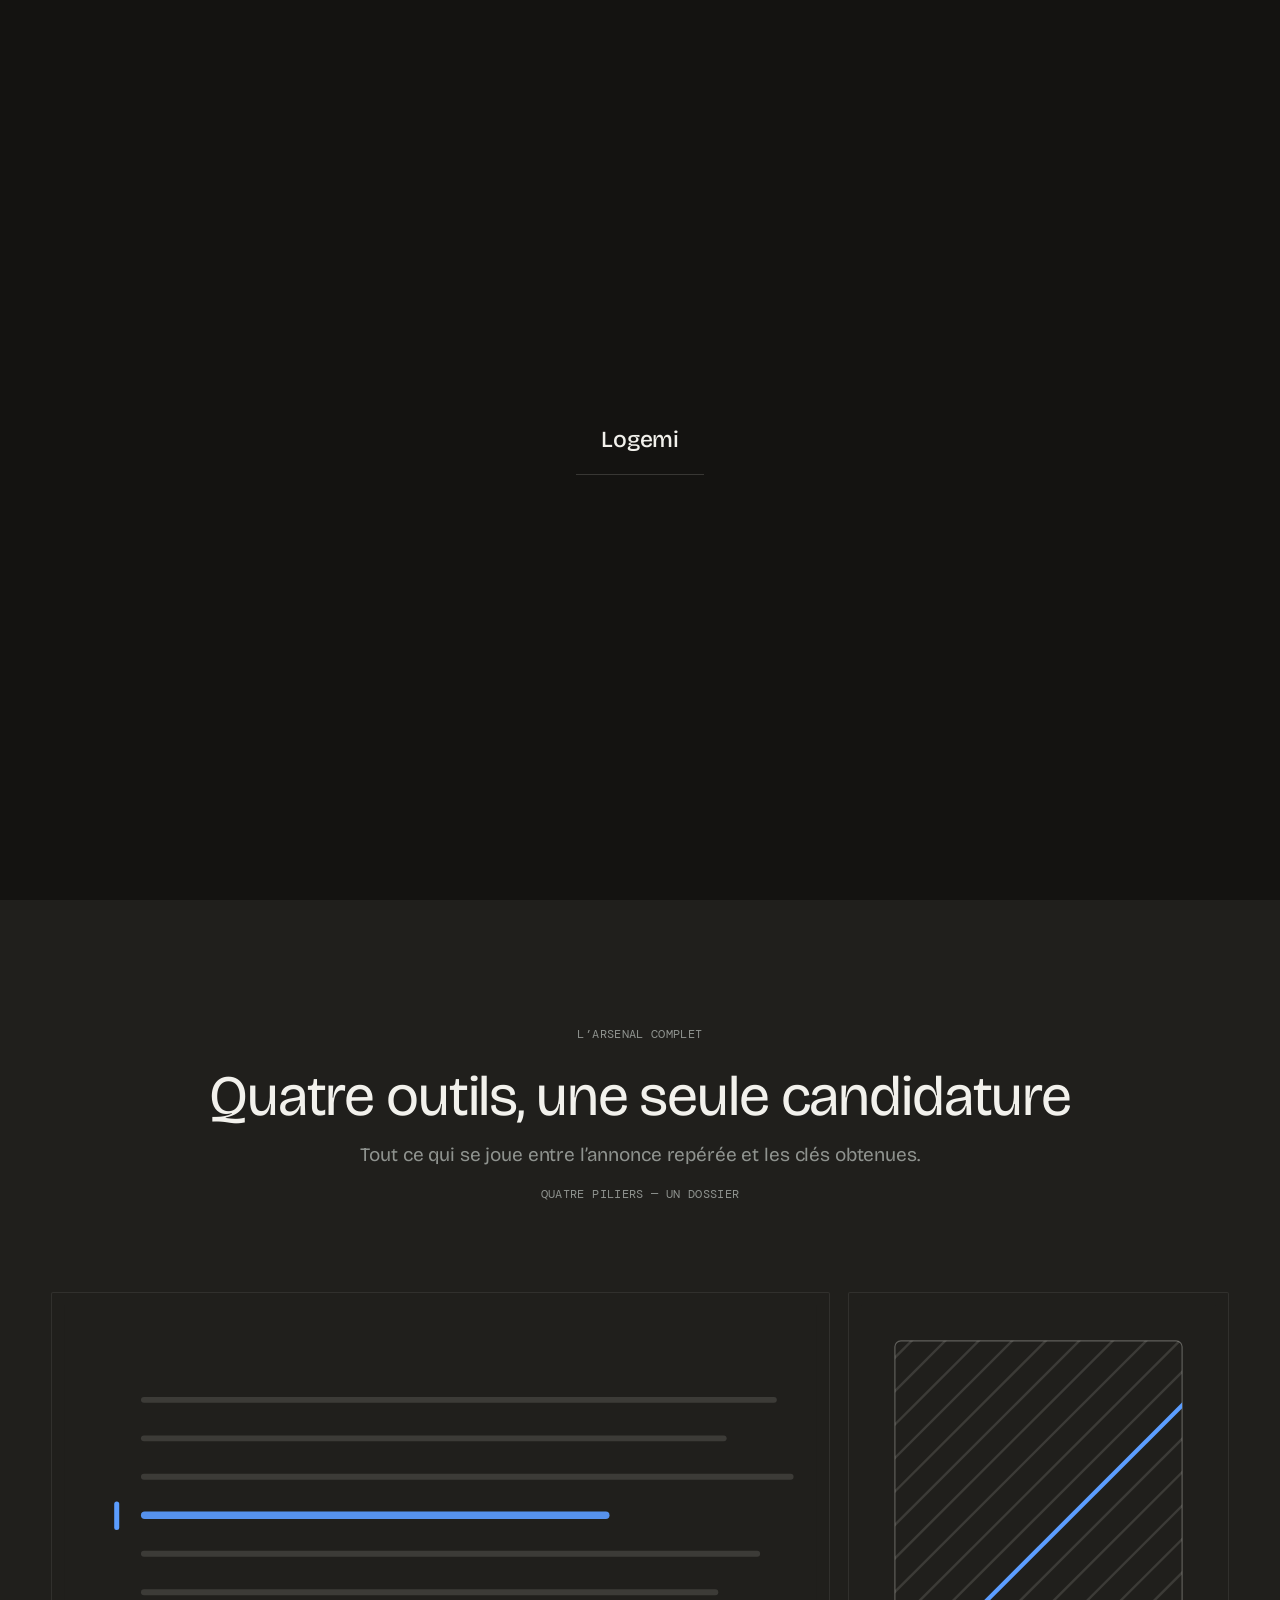
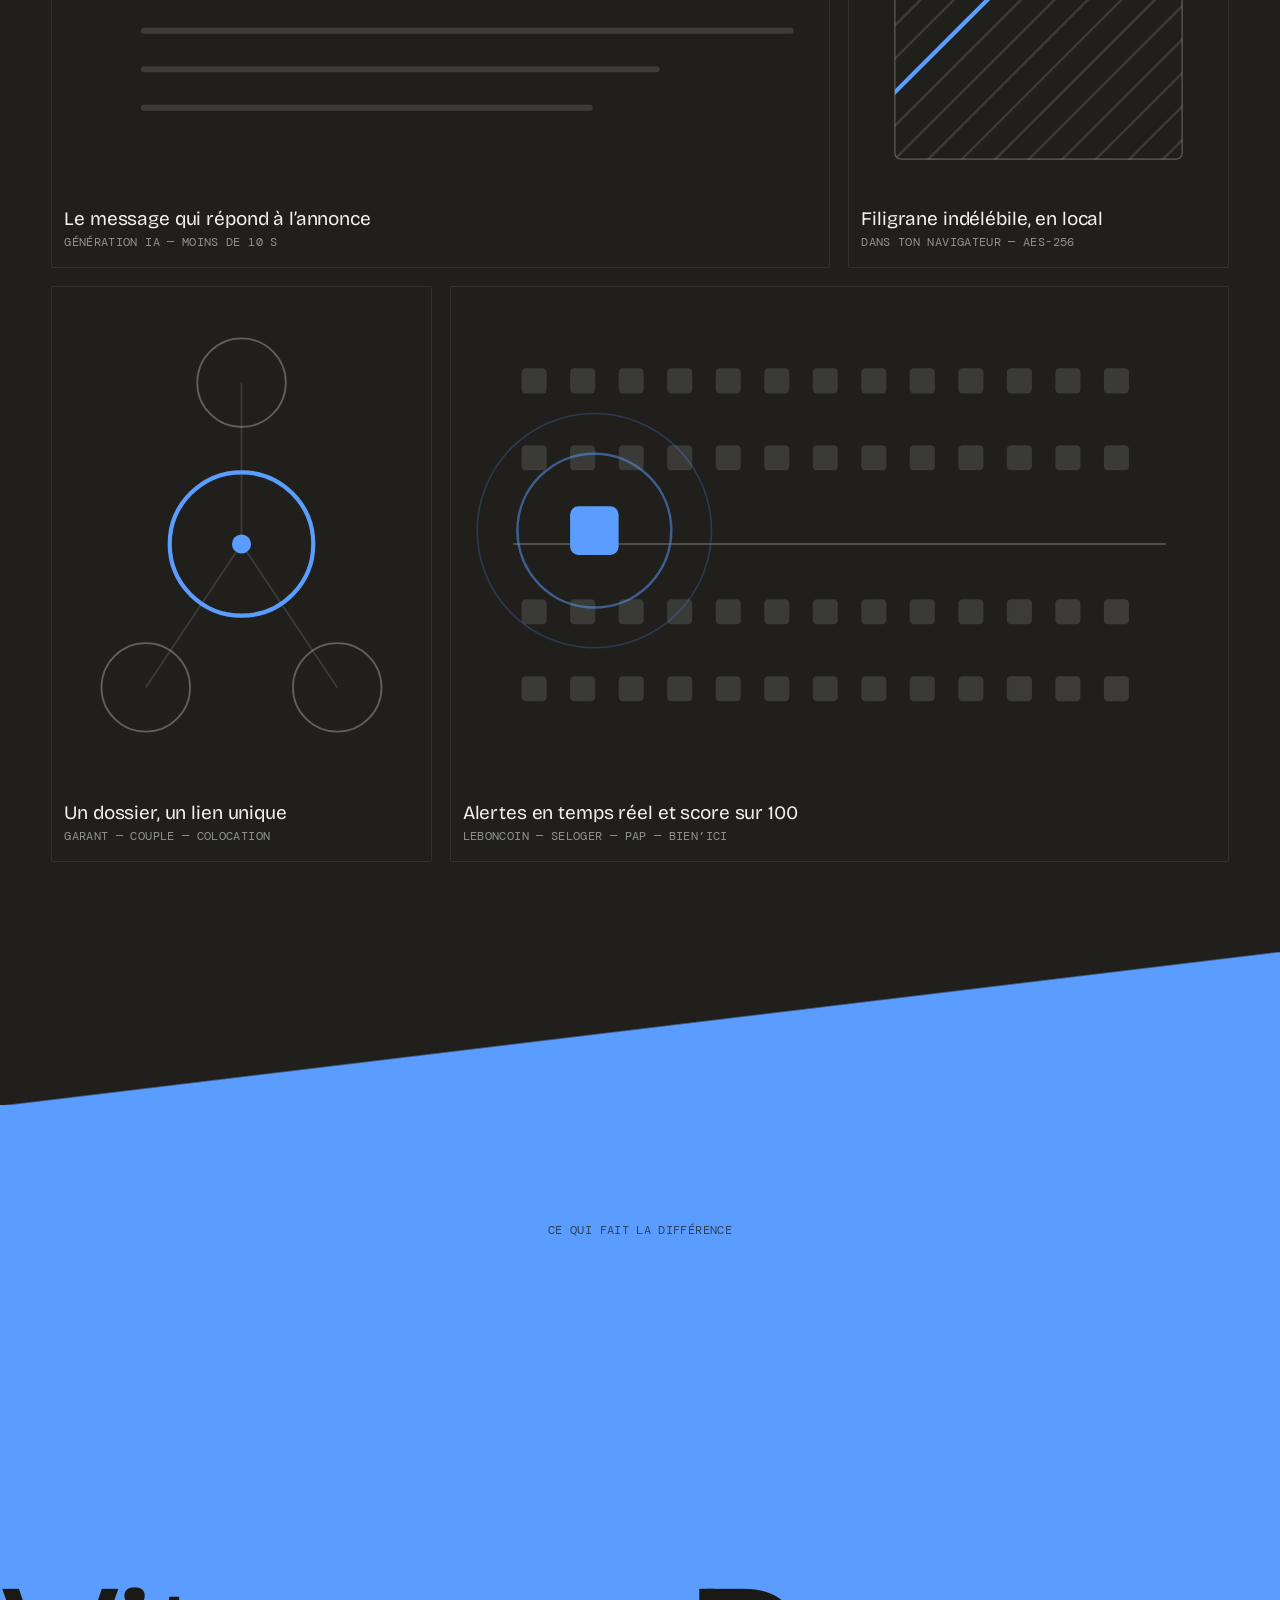
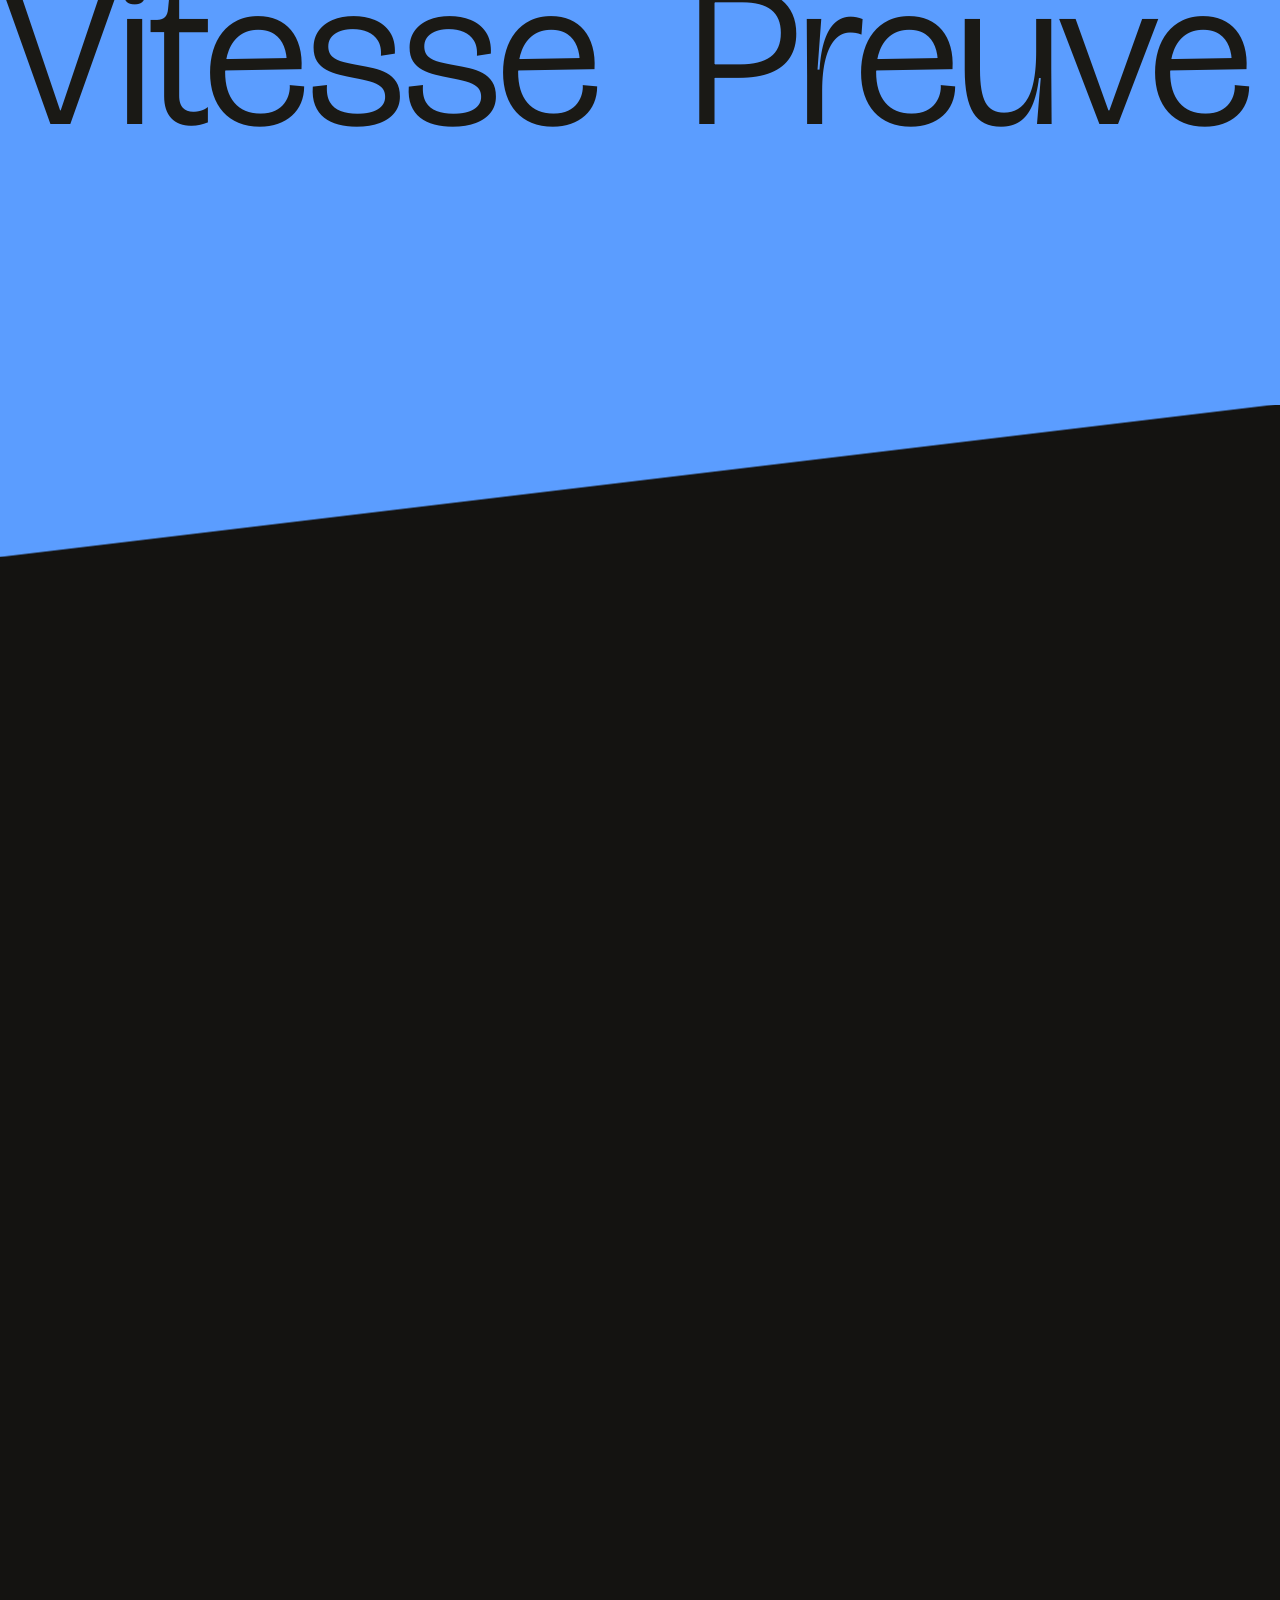
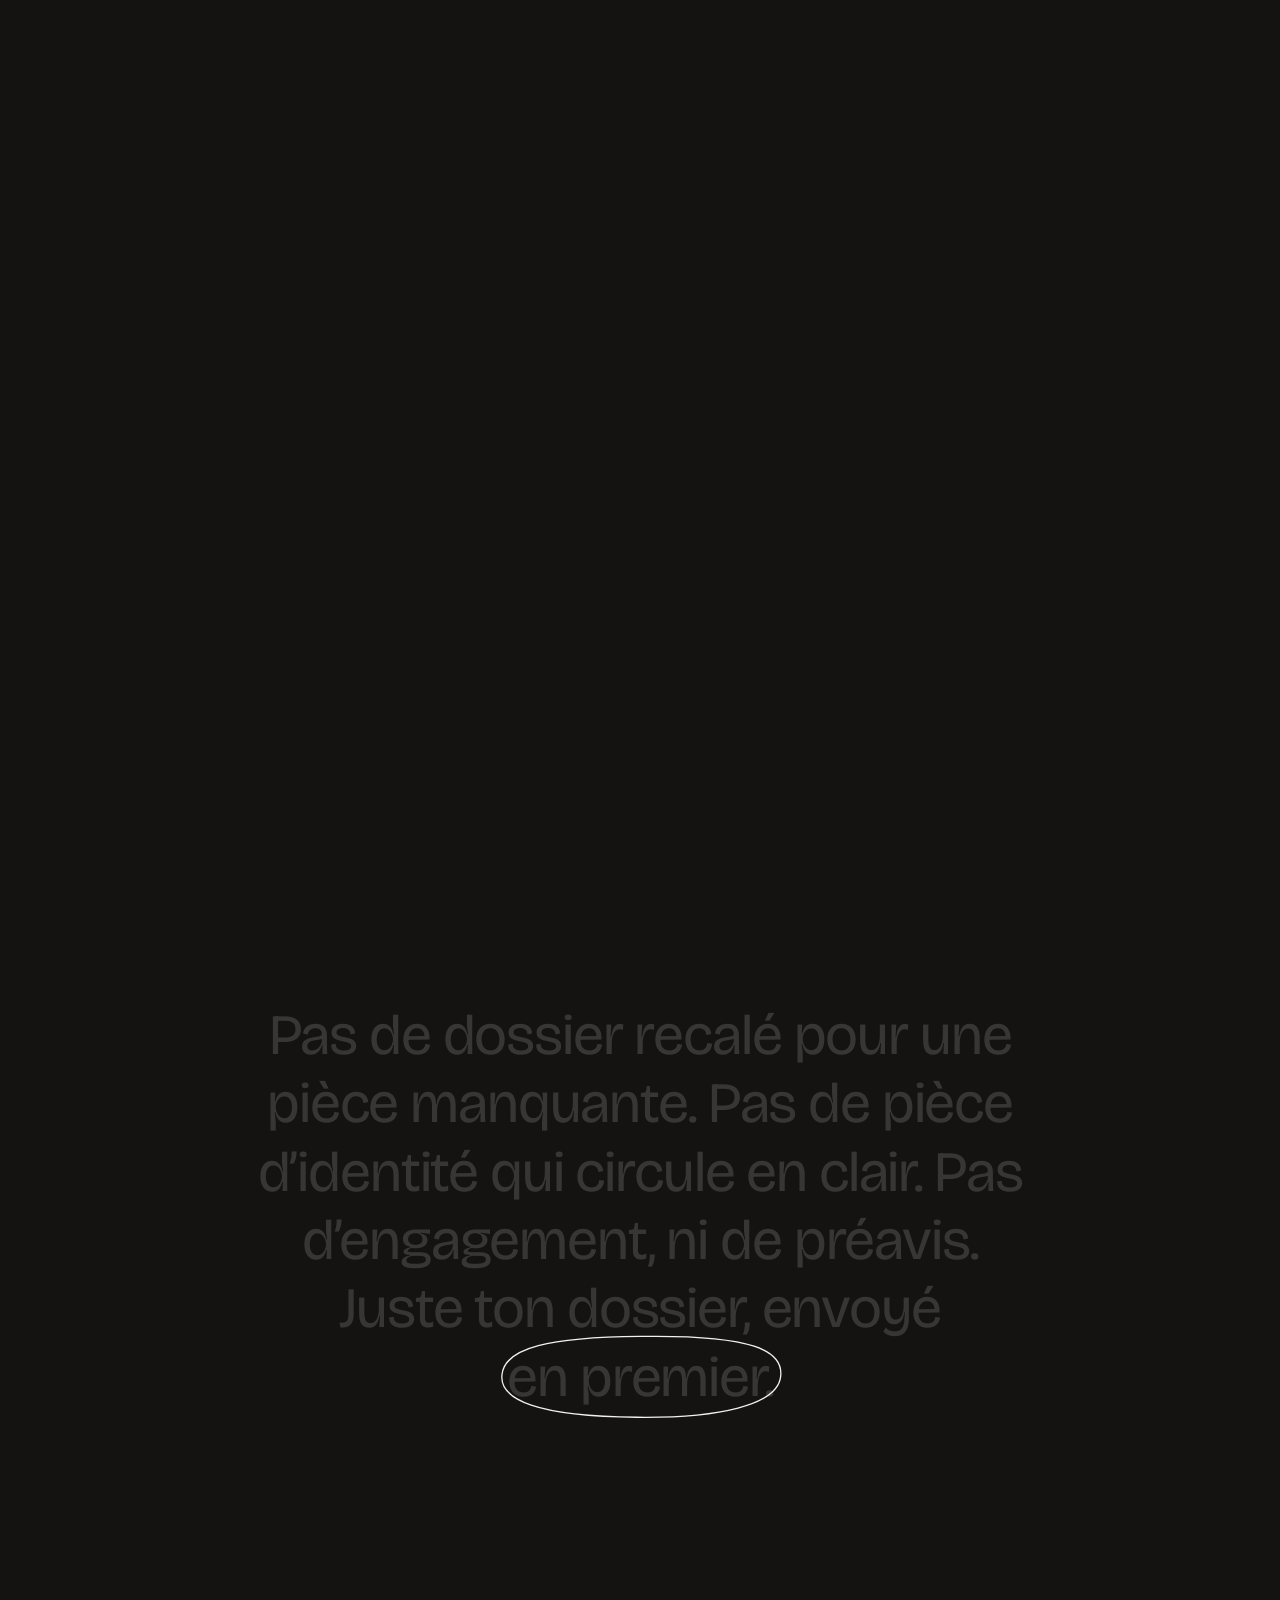
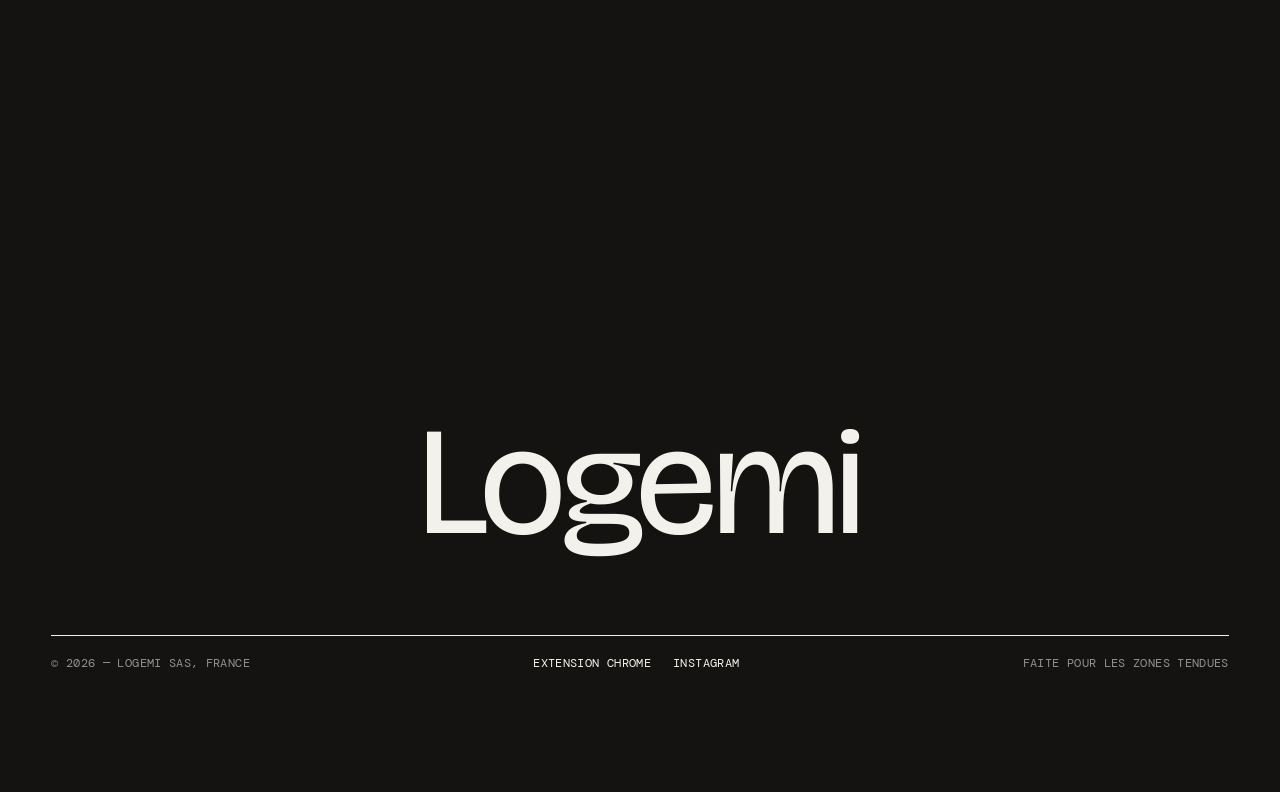
==== index.html @ d5631fca "feat: site vitrine Logemi depuis le template Site Immersif Site one-page animé généré avec le skill " ====
<!DOCTYPE html>
<html lang="fr" data-theme="dark">
<head>
  <meta charset="UTF-8">
  <meta name="viewport" content="width=device-width, initial-scale=1.0">
  <title>Template Site Immersif</title>
  <meta name="description" content="Site généré depuis le template Site Immersif.">
  <link rel="preconnect" href="https://fonts.googleapis.com">
  <link rel="preconnect" href="https://fonts.gstatic.com" crossorigin>
  <link href="https://fonts.googleapis.com/css2?family=Bricolage+Grotesque:opsz,wght@12..96,300;12..96,400;12..96,500&family=DM+Mono:wght@400;500&display=swap" rel="stylesheet">
  <link rel="stylesheet" href="styles.css">
</head>
<body>

  <!-- ══════════ PRELOADER ══════════ -->
  <div class="loader" id="loader" aria-hidden="true">
    <div class="loader-inner">
      <p class="loader-wordmark">Logemi</p>
      <span class="loader-rule"><i id="loaderBar"></i></span>
    </div>
  </div>

  <!-- ══════════ CONTENU ══════════ -->
  <main class="smooth" id="smooth">

    <!-- ─── SCÈNE 1 · PASTEBOARD → ZOOM TEXTE → SÉRIE EN LUMIÈRE ─── -->
    <section class="scene s-hero" id="hero" data-pin="5">
      <div class="pin">

        <div class="floaters" aria-hidden="true">
          <figure class="fl" style="--x:-4%;  --y:13%; --w:196px" data-d="0.55"><img src="images/f-01.jpg" alt=""></figure>
          <figure class="fl" style="--x:21%;   --y:3%; --w:142px" data-d="0.90"><img src="images/f-02.jpg" alt=""></figure>
          <figure class="fl" style="--x:40%;  --y:-8%; --w:232px" data-d="0.40"><img src="images/f-03.jpg" alt=""></figure>
          <figure class="fl" style="--x:63%;  --y:7%; --w:126px" data-d="0.75"><img src="images/f-04.jpg" alt=""></figure>
          <figure class="fl" style="--x:85%;  --y:1%; --w:208px" data-d="1.00"><img src="images/f-05.jpg" alt=""></figure>
          <figure class="fl" style="--x:-2%;  --y:45%; --w:116px" data-d="0.50"><img src="images/f-06.jpg" alt=""></figure>
          <figure class="fl" style="--x:94%;  --y:37%; --w:172px" data-d="0.70"><img src="images/f-07.jpg" alt=""></figure>
          <figure class="fl" style="--x:13%;  --y:71%; --w:248px" data-d="0.35"><img src="images/f-08.jpg" alt=""></figure>
          <figure class="fl" style="--x:44%;  --y:81%; --w:134px" data-d="0.85"><img src="images/f-09.jpg" alt=""></figure>
          <figure class="fl" style="--x:73%;  --y:64%; --w:188px" data-d="0.60"><img src="images/f-10.jpg" alt=""></figure>
        </div>

        <div class="hero-copy">
          <p class="hero-kicker mono" id="heroKicker">LOGEMI — CANDIDATURE LOCATIVE, FRANCE</p>
          <h1 class="hero-title">
            <span class="hero-line1" id="heroLine1">Des photographies honnêtes,</span>
            <span class="hero-line2" id="heroLine2">
              <span class="hl">pour des gens</span>
              <span class="grow" id="grow1"><img src="images/hero.jpg" alt="Clés posées sur le plan d’un appartement, lumière du matin"></span>
              <span class="hl">vrais.</span>
            </span>
          </h1>
        </div>

        <!-- calque plein écran : titre blanc sur l'image -->
        <div class="spot" id="spot" aria-hidden="true">
          <h2 class="spot-intro" id="spotIntro"><span>Portrait,</span> <span>mode,</span> <span>documentaire</span> <span>—</span> <span>à</span> <span>Paris.</span></h2>
        </div>

      </div>
    </section>

    <!-- ─── SCÈNE 2 · MANIFESTE (remplissage caractère par caractère) ─── -->
    <section class="scene s-fill" id="manifeste" data-pin="3.5">
      <div class="pin">
        <p class="fill-text" id="fillText">En zone tendue, un appartement se joue en heures, pas en semaines. Logemi écrit la candidature qui répond à l’annonce et <span class="boxed" id="boxedPhrase">filigrane tes pièces<svg class="box-svg" viewBox="0 0 100 100" preserveAspectRatio="none"><path id="boxPath" d="M50,6 C88,4 98,22 97,50 C96,82 76,96 49,95 C16,94 3,76 4,48 C5,18 20,7 50,6 Z"/></svg></span> avant qu’elles ne partent chez un inconnu.</p>
      </div>
    </section>

    <!-- ─── SCÈNE 3 · SÉLECTION (panneau blanc, masonry parallaxe) ─── -->
    <section class="collection" id="travaux">
      <header class="coll-head">
        <p class="mono ash">TRAVAUX CHOISIS</p>
        <h2 class="coll-title" id="collTitle">Commandes &amp; éditos</h2>
        <p class="coll-sub">Mode, presse et campagnes, photographiées comme des séries personnelles.</p>
        <p class="mono ash">HUIT PROJETS — 2019 → 2026</p>
      </header>

      <div id="collGrid"></div>
    </section>

    <!-- ─── 5 · DEVISE — train de mots-clés géants sur bande lime ─── -->
    <div class="band" id="temps">
      <div class="diag to-lime" aria-hidden="true"></div>
      <section class="scene s-motto" data-pin="4">
        <div class="pin motto-pin">
          <p class="motto-kicker mono" id="mottoKicker">CE QUI GUIDE CHAQUE IMAGE</p>
          <div class="motto-track" id="mottoTrack"></div>
          <p class="motto-hint mono" id="mottoHint"></p>
        </div>
      </section>
      <div class="diag from-lime" aria-hidden="true"></div>
    </div>

    <!-- ─── SCÈNE 5 · « UN PROJET, 3 ÉTAPES » → LE PROCESSUS IMMERSIF ─── -->
    <section class="scene s-night" id="explorer" data-pin="9">
      <div class="pin">

        <div class="night-line" id="nightLine">
          <span class="hl nw" id="nw1">Un</span>
          <span class="hl nw" id="nw2">projet,</span>
          <span class="grow" id="grow2"><img src="images/process.jpg" alt="Séjour lumineux d’un appartement, fenêtre ouverte"></span>
          <span class="hl nw" id="nw3">3 étapes.</span>
        </div>

        <!-- compteur monumental : le numéro d'étape défile comme un odomètre -->
        <div class="bignum" id="bigNum" aria-hidden="true"><span class="bignum-fixed">0</span><span class="bignum-roll"><span id="bigRoll"></span></span></div>

        <!-- contenu de l'étape, à gauche -->
        <div class="psteps" id="psteps"></div>

        <p class="steps-cta" id="stepsCta">
          <a href="#contact" data-nav id="stepsCtaLink">Réserver une séance →<svg class="cta-oval" viewBox="0 0 100 100" preserveAspectRatio="none" aria-hidden="true"><path id="ctaOval" d="M50,6 C88,4 98,22 97,50 C96,82 76,96 49,95 C16,94 3,76 4,48 C5,18 20,7 50,6 Z"/></svg></a>
        </p>

        <!-- rideau de lames : essuie le plein écran SANS jamais dézoomer -->
        <div class="wipe" id="nightWipe" aria-hidden="true"><span></span><span></span><span></span><span></span><span></span><span></span><span></span></div>

      </div>
    </section>

    <!-- ─── 8 · PREUVE SOCIALE — citation en rideau, guillemets géants ─── -->
    <section class="scene s-quote" id="temoignage" data-pin="3">
      <div class="pin">
        <div class="q-stack">
          <span class="q-glyph" aria-hidden="true">“</span>
          <blockquote class="q-block">
            <p class="q-text" id="quoteText"></p>
          </blockquote>
          <div class="q-sign">
            <span class="q-rule" aria-hidden="true"></span>
            <div class="q-sign-row" id="quoteAuthorWrap">
              <p class="q-name" id="quoteAuthor"></p>
              <p class="q-ctx mono ash" id="figKicker"></p>
              <p class="q-fig" id="bigFigure"><span class="fig-pre" id="figPre"></span><span class="fig-val" id="figVal">0</span><span class="fig-unit" id="figUnit"></span></p>
            </div>
          </div>
        </div>
      </div>
    </section>

    <!-- ─── SCÈNE 9 · OBJECTIONS — PHRASES + TRAÎNÉE D'IMAGES SOUS LA SOURIS ─── -->
    <section class="scene s-final" id="final" data-pin="2.6">
      <div class="pin">
        <p class="final-text">
          <span class="fs" id="fs1">Pas de décor.</span>
          <span class="fs" id="fs2">Pas de poses.</span>
          <span class="fs" id="fs3">Pas de filtres.</span><br>
          <span class="fs" id="fs4">Juste vous, <span class="pill" id="pillPhrase">en vrai.<svg class="pill-svg" viewBox="0 0 100 100" preserveAspectRatio="none"><path id="pillPath" d="M50,6 C88,4 98,22 97,50 C96,82 76,96 49,95 C16,94 3,76 4,48 C5,18 20,7 50,6 Z"/></svg></span></span>
        </p>

        <!-- réserve d'images pour la traînée sous la souris -->
        <div class="trail" id="trail" aria-hidden="true">
          <img src="images/t-01.jpg"   style="--tw:150px" alt="">
          <img src="images/t-02.jpg"   style="--tw:190px" alt="">
          <img src="images/t-03.jpg"  style="--tw:120px" alt="">
          <img src="images/t-04.jpg"  style="--tw:200px" alt="">
          <img src="images/t-05.jpg" style="--tw:96px"  alt="">
          <img src="images/t-06.jpg"  style="--tw:170px" alt="">
          <img src="images/t-07.jpg"  style="--tw:34px"  alt="">
          <img src="images/t-08.jpg"  style="--tw:140px" alt="">
          <img src="images/t-09.jpg"  style="--tw:200px" alt="">
          <img src="images/t-10.jpg" style="--tw:110px" alt="">
          <img src="images/t-11.jpg"  style="--tw:28px"  alt="">
          <img src="images/t-12.jpg"  style="--tw:160px" alt="">
          <img src="images/t-13.jpg"  style="--tw:130px" alt="">
          <img src="images/t-14.jpg"  style="--tw:180px" alt="">
          <img src="images/t-15.jpg"  style="--tw:40px"  alt="">
          <img src="images/t-16.jpg"  style="--tw:150px" alt="">
          <img src="images/t-17.jpg"  style="--tw:120px" alt="">
          <img src="images/t-18.jpg"  style="--tw:200px" alt="">
          <img src="images/t-19.jpg" style="--tw:100px" alt="">
          <img src="images/t-20.jpg"  style="--tw:170px" alt="">
        </div>
      </div>
    </section>

    <!-- ─── FOOTER ─── -->
    <footer class="footer" id="contact">
      <p class="footer-kicker mono ash reveal">UN PROJET, UNE IMAGE EN TÊTE ?</p>
      <a class="footer-mail reveal" href="mailto:bonjour@eliseaubert.fr"><span class="footer-mail-text">bonjour@eliseaubert.fr</span></a>
      <p class="footer-reassurance mono ash reveal">RÉPONSE SOUS 24 H — DEVIS GRATUIT, SANS ENGAGEMENT</p>
      <h2 class="footer-name" id="footerName" aria-label="Logemi">Logemi</h2>
      <div class="footer-bottom">
        <p class="mono ash">© 2026 — PARIS, FRANCE</p>
        <p class="mono"><a href="https://www.instagram.com/elise.aubert" target="_blank" rel="noopener">INSTAGRAM ↗</a>&nbsp;&nbsp;&nbsp;<a href="https://www.behance.net/eliseaubert" target="_blank" rel="noopener">BEHANCE ↗</a></p>
        <p class="mono ash">FAITE AVEC DE LA LUMIÈRE</p>
      </div>
    </footer>

  </main>

  <!-- ══════════ CHROME FIXE — barre flottante en haut ══════════ -->

  <header class="dock" id="dock">
    <a class="dock-wordmark" href="#hero" data-nav>Logemi</a>
    <nav class="dock-nav" aria-label="Navigation principale">
      <a class="dock-link mono" href="#travaux" data-nav>TRAVAUX</a>
      <a class="dock-link mono" href="#explorer" data-nav data-landing="0.8">SÉRIES</a>
    </nav>
    <a class="dock-cta mono" href="#contact" data-nav>RÉSERVER</a>
  </header>

  <script src="content.js"></script>
  <script src="app.js"></script>
</body>
</html>
---- styles.css ----
/* ═══════════════════════════════════════════════════════════
   TEMPLATE « SITE IMMERSIF » — feuille de style canonique
   NE PAS MODIFIER en dehors des tokens :root (thème + accent).
   Le thème se choisit par <html data-theme="dark"> (light par
   défaut) ; l'accent par --lime / --lime-ink.
   ═══════════════════════════════════════════════════════════ */

:root {
  /* ═══ THÈME LIGHT (défaut) — surcharge dark plus bas ═══ */
  --ink-rgb: 26, 25, 21;          /* composantes RGB du texte (pour les rgba) */
  --bone: #f4f3f0;                /* toile de fond */
  --ink: #1a1915;                 /* texte principal */
  --ash: #82868e;                 /* texte secondaire */
  --white: #ffffff;               /* surfaces élevées (header, panneau, tuiles) */

  /* ═══ ACCENT — les 2 seules variables à changer pour une autre couleur ═══ */
  --lime: #5b9dff;                /* accent (bouton CTA, bande devise, éléments accent) */
  --lime-ink: #1a1915;            /* texte posé SUR l'accent */

  --ink-faint: rgba(var(--ink-rgb), 0.16);

  --sans: 'Bricolage Grotesque', ui-sans-serif, system-ui, sans-serif;
  --geo: var(--sans);
  --mono: 'DM Mono', ui-monospace, SFMono-Regular, Menlo, monospace;

  --t-heading: clamp(34px, 4.6vw, 57px);
  --radius: 2px;
  --gutter: clamp(20px, 4vw, 64px);

  --ease-out: cubic-bezier(0.19, 1, 0.22, 1);
  --ease-inout: cubic-bezier(0.77, 0, 0.175, 1);
}

/* ═══ THÈME DARK — activé par <html data-theme="dark"> ═══ */
html[data-theme="dark"] {
  --ink-rgb: 242, 241, 236;
  --bone: #141311;
  --ink: #f2f1ec;
  --ash: #8f938f;
  --white: #201f1c;
  --ink-faint: rgba(var(--ink-rgb), 0.16);
}

*, *::before, *::after { margin: 0; padding: 0; box-sizing: border-box; }
html { scroll-behavior: auto; }
body {
  background: var(--bone);
  color: var(--ink);
  font-family: var(--sans);
  font-weight: 400;
  font-size: 19px;
  letter-spacing: -0.007em;
  line-height: 1.3;
  overflow-x: hidden;
  -webkit-font-smoothing: antialiased;
}
img { display: block; max-width: 100%; border-radius: var(--radius); }
ul { list-style: none; }
a { color: inherit; text-decoration: none; }
h1, h2, h3 { font-weight: 400; }

.mono {
  font-family: var(--mono);
  font-size: 12px;
  letter-spacing: 0.03em;
  line-height: 1.4;
  text-transform: uppercase;
  font-weight: 400;
}
.ash { color: var(--ash); }

/* ═══════════ SMOOTH WRAPPER ═══════════ */
body.is-smooth .smooth {
  position: fixed;
  top: 0; left: 0;
  width: 100%;
  will-change: transform;
}

/* ═══════════ PRELOADER ═══════════ */
/* preloader : le nom + un trait qui se remplit. À la fin le voile
   s'efface et le nom REJOINT sa place dans le dock — la page ne se
   substitue pas au loader, elle en sort. */
.loader {
  position: fixed; inset: 0;
  z-index: 200;
  display: flex; align-items: center; justify-content: center;
}
.loader::before {
  content: ''; position: absolute; inset: 0;
  background: var(--bone);
  transition: opacity .75s var(--ease-inout);
}
.loader.done { pointer-events: none; }
.loader.done::before { opacity: 0; }
.loader-inner {
  position: relative;
  display: flex; flex-direction: column; align-items: center; gap: 20px;
}
.loader-wordmark {
  font-size: 23px; letter-spacing: -0.007em; font-weight: 500;
  transform-origin: center center;
  transition: transform .9s var(--ease-inout);
  will-change: transform;
}
/* posé : le nom du loader s'efface pendant que le dock se révèle, sur la
   MÊME durée et au même endroit — un fondu croisé, jamais une bascule
   sèche ni un instant sans nom à l'écran */
.loader-wordmark.landed { opacity: 0; transition: opacity .32s var(--ease-out); }
.loader-rule {
  display: block; width: 128px; height: 1px;
  background: var(--ink-faint); overflow: hidden;
  transition: opacity .3s var(--ease-out), transform .5s var(--ease-inout);
}
.loader.done .loader-rule { opacity: 0; transform: scaleX(0.4); }
.loader-rule i {
  display: block; width: 100%; height: 100%;
  background: var(--ink);
  transform: scaleX(0); transform-origin: left;
}
/* pendant le relais le dock est déjà à sa place, simplement invisible :
   il ne descend pas en même temps que le wordmark vole vers lui. */
body.handoff .dock {
  transform: translate(-50%, 0);
  opacity: 0;
  transition: none;
}

/* ═══════════ SCÈNES (pin émulé) ═══════════ */
.scene { position: relative; }
.scene .pin {
  height: 100vh;
  position: relative;
  overflow: hidden;
  will-change: transform;
}

/* ═══════════ RÉVÉLATIONS GÉNÉRIQUES ═══════════ */
.reveal {
  opacity: 0; transform: translateY(24px);
  transition: opacity 1s var(--ease-out), transform 1s var(--ease-out);
  transition-delay: calc(var(--i, 0) * 90ms);
}
.reveal.in-view { opacity: 1; transform: translateY(0); }

/* ═══════════ S1 · HERO ═══════════ */
.s-hero .pin { background: var(--bone); }

.floaters { position: absolute; inset: 0; z-index: 1; }
.fl {
  position: absolute;
  left: var(--x); top: var(--y);
  width: var(--w);
  overflow: hidden;
  border-radius: var(--radius);
  will-change: transform;
  clip-path: inset(100% 0 0 0);
  transition: clip-path 1.2s var(--ease-inout);
  transition-delay: calc(var(--fi, 0) * 90ms + .15s);
}
.fl img { width: 100%; height: auto; transform: scale(1.3); transition: transform 1.7s var(--ease-out); transition-delay: calc(var(--fi, 0) * 90ms + .15s); }
body.is-ready .fl { clip-path: inset(0 0 0 0); }
body.is-ready .fl img { transform: scale(1); }

.hero-copy {
  position: absolute; inset: 0;
  display: flex; flex-direction: column;
  align-items: center; justify-content: center;
  z-index: 2;
  text-align: center;
  pointer-events: none;
}
.hero-kicker { margin-bottom: 28px; will-change: opacity; }
.hero-title { font-size: var(--t-heading); letter-spacing: -0.02em; line-height: 1.12; font-weight: 400; }
.hero-line1 { display: block; will-change: opacity; }
.hero-line2 {
  display: flex; align-items: center; justify-content: center;
  white-space: nowrap;
}
.hero-line2 .hl { flex: 0 0 auto; }

/* image qui naît puis grandit dans le texte */
.grow {
  display: block; flex: 0 0 auto;
  overflow: hidden;
  border-radius: var(--radius);
  width: 0; height: 0;
  will-change: width, height;
  position: relative;
}
.grow img {
  position: absolute; top: 50%; left: 50%;
  transform: translate(-50%, -50%);
  width: 100vw; height: 100vh;
  object-fit: cover;
  border-radius: 0;
  max-width: none;
}

/* calque série en lumière */
.spot { position: absolute; inset: 0; z-index: 4; pointer-events: none; }
.spot-intro {
  position: absolute; top: 44%; left: 0;
  width: 100%;
  text-align: center;
  color: #ffffff;
  font-size: var(--t-heading); letter-spacing: -0.02em;
  white-space: nowrap;
}
.spot-intro span { display: inline-block; will-change: opacity, transform; opacity: 0; }
/* ═══════════ S2 · MANIFESTE ═══════════ */
.s-fill .pin {
  background: var(--bone);
  display: flex;
  align-items: center;
  justify-content: center;
}
.fill-text {
  width: min(880px, 74vw);
  font-size: clamp(28px, 3.6vw, 52px);
  letter-spacing: -0.02em; line-height: 1.16;
  text-align: left;
}
.fill-text .fc { color: var(--ink-faint); transition: color .25s linear; }
.fill-text .fc.on { color: var(--ink); }
.fill-text.greyed .fc { color: rgba(var(--ink-rgb), 0.34); transition: color .6s; }

.boxed { position: relative; white-space: nowrap; }
.box-svg { position: absolute; inset: -0.22em -0.35em; width: calc(100% + 0.7em); height: calc(100% + 0.44em); overflow: visible; }
.box-svg path {
  fill: none; stroke: var(--ink); stroke-width: 1.2;
  vector-effect: non-scaling-stroke;
}
.fill-text.greyed .box-svg path { stroke: var(--ink-faint); transition: stroke .6s; }

/* ═══════════ S3 · SÉLECTION ═══════════ */
.collection {
  position: relative;
  background: var(--white);
  padding: 14vh var(--gutter) 30vh;
  margin-top: -100vh; /* recouvre le manifeste grisé SUR PLACE, pendant son épinglage */
  z-index: 2;
  overflow: visible;
}
.coll-head { text-align: center; margin-bottom: 10vh; position: relative; z-index: 1; }
.coll-title { font-size: var(--t-heading); letter-spacing: -0.02em; margin: 16px 0 10px; }
.coll-sub { color: var(--ash); margin-bottom: 18px; }
.coll-grid {
  display: grid;
  grid-template-columns: repeat(4, 1fr);
  gap: clamp(14px, 1.8vw, 28px);
  align-items: start;
  position: relative; z-index: 2;
}
.col { display: grid; gap: clamp(44px, 5vw, 84px); will-change: transform; }
.col:nth-child(2) { margin-top: 14vh; }
.col:nth-child(3) { margin-top: 4vh; }
.col:nth-child(4) { margin-top: 9vh; }
.card { position: relative; }
.card-img { position: relative; overflow: hidden; border-radius: var(--radius); }
.card-img img { width: 100%; transition: transform .9s var(--ease-out); }
.card:hover .card-img img { transform: scale(1.045); }
.card figcaption { margin-top: 12px; font-size: 19px; letter-spacing: -0.007em; }
.card figcaption .mono { display: block; color: var(--ash); margin-top: 3px; }

/* carte vedette : voyage du centre du titre vers sa case */
#featuredCard { will-change: transform; position: relative; z-index: 3; }

/* ═══════════ S3bis · FEATURES BENTO ═══════════ */
/* VRAI bento : 4 tuiles de tailles CONTRASTÉES, jamais 4 cases égales
   (une grille régulière n'est pas un bento). 3 colonnes, 4 rangées :
   une grande, une haute, une haute, une grande — en diagonale.
   Toutes couvrent 2 rangées : aucune tuile écrasée en bandeau. */
.bento-grid {
  display: grid;
  grid-template-columns: repeat(3, 1fr);
  grid-auto-rows: minmax(230px, 31vh);
  gap: clamp(12px, 1.4vw, 20px);
  position: relative; z-index: 2;
}
.b-big  { grid-column: span 2; grid-row: span 2; }
.b-tall { grid-column: span 1; grid-row: span 2; }
.bento-grid .card {
  background: var(--white);
  border: 1px solid rgba(var(--ink-rgb), 0.08);
  border-radius: var(--radius);
  padding: 12px 12px 16px;
  display: flex; flex-direction: column;
  overflow: hidden;
}
.bento-grid .card-img { flex: 1; min-height: 0; }
.bento-grid .card-img img { width: 100%; height: 100%; object-fit: cover; }
.bento-grid figcaption { margin-top: 12px; }

/* ═══════════ S4 · BANDE LIME ═══════════ */
.band { position: relative; z-index: 3; margin-top: -20vh; }
.diag { height: 12vw; position: relative; margin: -1px 0; }
.to-lime   { background: linear-gradient(to bottom right, transparent 49.7%, var(--lime) 50.3%); }
.from-lime { background: linear-gradient(to bottom right, var(--lime) 49.7%, transparent 50.3%); }
/* ═══════════ 5 · DEVISE — train de mots-clés (scène épinglée) ═══════════ */
.s-motto .pin { background: var(--lime); overflow: hidden; }
.motto-kicker {
  position: absolute; top: 13vh; left: 50%;
  transform: translateX(-50%);
  color: var(--lime-ink); opacity: 0.7;
}
.motto-track {
  position: absolute; top: 50%; left: 0;
  display: flex; align-items: baseline;
  gap: 7vw;
  white-space: nowrap;
  will-change: transform;
}
.mw {
  font-family: var(--geo);
  font-weight: 300;
  font-size: clamp(96px, 16vw, 250px);
  letter-spacing: -0.02em; line-height: 1;
  color: var(--lime-ink);
  will-change: opacity;
}
.mw .sc { display: inline-block; will-change: transform; }
.motto-hint {
  position: absolute; bottom: 14vh; left: 50%;
  transform: translateX(-50%);
  color: var(--lime-ink);
  transition: opacity .25s;
  text-align: center;
  max-width: 80vw;
}
.motto-hint.swap { opacity: 0; }

/* ═══════════ S5 · NUIT + EXPLORER ═══════════ */
.s-night .pin { background: var(--bone); }
.night-line {
  position: absolute; inset: 0;
  display: flex; align-items: center; justify-content: center;
  white-space: nowrap;
  font-size: var(--t-heading); letter-spacing: -0.02em;
  z-index: 2;
}
.night-line .nw { will-change: opacity, transform; opacity: 0; }
.night-line .nw + .nw { margin-left: 0.28em; }
/* compteur monumental : le numéro d'étape, en filigrane, qui défile */
.bignum {
  position: absolute; right: var(--gutter); top: 50%;
  transform: translateY(-50%);
  display: flex; align-items: flex-start;
  font-size: min(44vh, 30vw);
  font-weight: 300; line-height: 1;
  letter-spacing: -0.05em;
  font-variant-numeric: tabular-nums;
  color: var(--ink-faint);
  z-index: 11; opacity: 0; pointer-events: none;
}
.bignum-roll { display: block; height: 1em; overflow: hidden; }
.bignum-roll > span { display: block; will-change: transform; }
.bignum-roll i { display: block; height: 1em; font-style: normal; letter-spacing: normal; padding-right: 0.06em; }
/* rideau de lames : couvre puis découvre, l'image ne recule jamais */
/* débord de 2 px sur les quatre côtés : le pin est translaté sur des
   valeurs fractionnaires, et un rideau calé à 0 laisse transparaître une
   ligne d'image sur les bords. */
.wipe { position: absolute; inset: -2px; z-index: 9; display: flex; pointer-events: none; overflow: hidden; }
.wipe span {
  flex: 1 1 0; position: relative; margin-right: -2px;
  min-width: 0;
  background: var(--bone);
  transform: scaleY(0); transform-origin: bottom;
  will-change: transform;
}
/* PAS d'arête dessinée sur les lames. Une lame rétractée sur un fond de
   même couleur ne doit RIEN laisser : un liseré ::before/::after y trace
   des traits parasites en travers de l'écran pendant le relais entre deux
   étapes (visibles en accent comme en neutre). La lame se lit à son
   remplissage quand elle passe sur l'image, pas à un filet. */
.wipe span:last-child { margin-right: 0; }
/* contenu de l'étape à gauche */
.psteps { position: absolute; left: var(--gutter); top: 50%; width: min(560px, 42vw); z-index: 12; }
.pstep {
  position: absolute; left: 0; top: 0;
  opacity: 0;
  will-change: opacity, transform;
}
.pstep-meta { display: block; margin-bottom: 14px; }
.pstep h3 {
  font-size: clamp(38px, 4.6vw, 64px);
  letter-spacing: -0.018em;
  margin-bottom: 16px;
}
.pstep p { font-size: 19px; line-height: 1.45; max-width: 26em; }

/* CTA de conversion en fin de processus */
.steps-cta {
  position: absolute; left: 50%; bottom: 8vh;
  transform: translateX(-50%);
  font-size: clamp(24px, 2.6vw, 34px);
  letter-spacing: -0.01em;
  color: var(--ink);
  opacity: 0;
  z-index: 12;
  will-change: opacity, transform;
}
.steps-cta a { position: relative; display: inline-block; padding: 0.28em 0.55em; }
.cta-oval {
  position: absolute; inset: 0;
  width: 100%; height: 100%;
  overflow: visible; pointer-events: none;
}
.cta-oval path { fill: none; stroke: var(--ink); stroke-width: 1.4; vector-effect: non-scaling-stroke; }

/* ═══════════ 9 · OBJECTIONS (FINALE) ═══════════ */
.s-final .pin {
  background: var(--bone);
  display: flex; align-items: center; justify-content: center;
}
.final-text {
  position: relative; z-index: 2;
  text-align: center;
  font-size: var(--t-heading); letter-spacing: -0.02em; line-height: 1.2;
  padding: 0 var(--gutter);
  max-width: min(940px, 74vw); margin: 0 auto;
}
.fs { color: var(--ink-faint); transition: color .5s; }
.fs.on { color: var(--ink); }
.pill { position: relative; white-space: nowrap; }
.pill-svg {
  position: absolute; inset: -0.2em -0.3em;
  width: calc(100% + 0.6em); height: calc(100% + 0.4em);
  overflow: visible;
}
.pill-svg path {
  fill: none; stroke: var(--ink); stroke-width: 1.3;
  vector-effect: non-scaling-stroke;
}
.trail {
  position: absolute; inset: 0;
  z-index: 3;
  overflow: hidden;
  pointer-events: none;
}
.trail img {
  position: absolute; top: 0; left: 0;
  width: var(--tw, 150px);
  max-width: none;
  opacity: 0;
  will-change: transform, opacity;
}

/* ═══════════ 8 · PREUVE SOCIALE (scène épinglée) ═══════════ */
.s-quote .pin {
  background: var(--bone);
  display: flex; align-items: center; justify-content: center;
}
/* témoignage : guillemet, parole, filet, signature — la grammaire d'un avis */
.q-stack { position: relative; z-index: 2; width: min(980px, 84vw); }
.q-glyph {
  display: block;
  font-size: clamp(88px, 8.5vw, 146px); line-height: 0.62;
  color: var(--ink-faint);
  margin-bottom: 6px;
  opacity: 0; will-change: opacity, transform;
}
.q-block { position: relative; }
.q-text {
  font-size: clamp(25px, 3vw, 46px);
  line-height: 1.28; letter-spacing: -0.018em;
  color: var(--ink);
  opacity: 0; will-change: opacity, transform;
}
.q-sign { margin-top: clamp(34px, 4.4vw, 58px); }
.q-rule {
  display: block; height: 1px; background: var(--ink-faint);
  transform: scaleX(0); transform-origin: left;
}
.q-sign-row {
  display: flex; align-items: baseline; gap: 20px;
  padding-top: 18px;
}
.q-name { font-size: 20px; font-weight: 500; opacity: 0; }
.q-ctx { flex: 1; opacity: 0; }
.q-fig {
  font-size: clamp(30px, 3.2vw, 46px);
  font-weight: 300; letter-spacing: -0.035em;
  font-variant-numeric: tabular-nums; white-space: nowrap;
  opacity: 0;
}
.q-fig .fig-pre { font-size: 0.58em; }
.q-fig .fig-unit { font-size: 0.46em; margin-left: 0.08em; }
/* pas de chiffre fourni : la signature se resserre, rien ne flotte */
.q-stack.no-fig .q-fig { display: none; }

.s-final .pin {
  background: var(--bone);
  display: flex; align-items: center; justify-content: center;
}
/* ═══════════ FOOTER ═══════════ */
.footer {
  position: relative; z-index: 2;
  background: var(--bone);
  padding: 16vh var(--gutter) 120px;
  text-align: center;
  overflow: hidden;
}
.footer-kicker { margin-bottom: 22px; }
.footer-mail {
  display: inline-block;
  font-size: var(--t-heading); letter-spacing: -0.02em;
  position: relative;
}
.footer-mail-text { position: relative; }
.footer-mail-text::after {
  content: '';
  position: absolute; left: 0; bottom: -4px;
  width: 100%; height: 1px; background: var(--ink);
  transform: scaleX(0); transform-origin: right;
  transition: transform .6s var(--ease-inout);
}
.footer-mail:hover .footer-mail-text::after { transform: scaleX(1); transform-origin: left; }
.footer-reassurance { margin-top: 18px; }
.footer-name {
  margin-top: 6vh;
  font-size: clamp(60px, 12vw, 240px);
  letter-spacing: -0.02em; line-height: 1.05;
  white-space: nowrap;
}
.footer-name .ch { display: inline-block; overflow: hidden; vertical-align: bottom; }
.footer-name .chi {
  display: inline-block;
  transform: translateY(108%);
  transition: transform 1.1s var(--ease-out);
  transition-delay: calc(var(--i, 0) * 30ms);
}
.footer-name.in-view .chi { transform: translateY(0); }
.footer-bottom {
  display: flex; justify-content: space-between; gap: 24px;
  margin-top: 8vh; padding-top: 19px;
  border-top: 1px solid var(--ink);
  text-align: left;
}

/* ═══════════ CHROME FIXE — barre flottante en haut ═══════════ */
.dock {
  position: fixed; top: 14px; left: 50%;
  transform: translate(-50%, -180%);
  background: var(--white);
  border-radius: var(--radius);
  display: flex; align-items: center;
  gap: 6px;
  padding: 8px 8px 8px 18px;
  z-index: 100;
  transition: transform .9s var(--ease-out) .15s, opacity .32s var(--ease-out);
}
body.is-ready .dock { transform: translate(-50%, 0); }
.dock-wordmark { font-size: 19px; letter-spacing: -0.01em; font-weight: 500; margin-right: 14px; }
.dock-nav { display: flex; gap: 4px; margin-right: 8px; }
.dock-link { padding: 9px 10px; position: relative; }
.dock-link::after {
  content: '';
  position: absolute; left: 10px; right: 10px; bottom: 5px;
  height: 1px; background: var(--ink);
  transform: scaleX(0); transform-origin: right;
  transition: transform .45s var(--ease-inout);
}
.dock-link:hover::after { transform: scaleX(1); transform-origin: left; }
.dock-cta {
  background: var(--lime);
  color: var(--lime-ink);
  padding: 10px 14px;
  border-radius: var(--radius);
  transition: filter .3s;
}
.dock-cta:hover { filter: brightness(0.96); }

body.is-ready body.is-scrolled @keyframes chev { 0%,100% { transform: translateY(-1px); } 50% { transform: translateY(2px); } }

/* ═══════════ MODE STATIQUE (tactile / réduit / étroit) ═══════════ */
body.static .scene { height: auto !important; }
body.static .scene .pin { height: auto; overflow: visible; }

body.static .s-hero .pin { min-height: 92vh; padding: 16vh 0 8vh; }
body.static .fl, body.static .fl img { clip-path: none; transform: none; transition: none; }
body.static .floaters { z-index: 0; }
body.static .hero-copy { position: relative; inset: auto; min-height: 56vh; z-index: 5; padding: 0 var(--gutter); }
body.static .grow { width: 1.6em; height: 1em; margin: 0 0.18em; }
body.static .grow img { width: 100%; height: 100%; position: static; transform: none; object-fit: cover; }
body.static .spot { position: relative; inset: auto; height: 92vh; pointer-events: auto; overflow: hidden; }
body.static .spot::before {
  content: ''; position: absolute; inset: 0;
  background: url('images/hero.jpg') center/cover;
}
body.static .spot-intro { top: 50%; transform: translateY(-50%); }
body.static .spot-intro span { opacity: 1; transform: none; }
body.static .callout { display: none; }

body.static .s-fill .pin { padding: 14vh 0; }
body.static .fill-text { width: auto; max-width: 800px; padding: 0 var(--gutter); }
body.static .fill-text .fc { color: var(--ink); }
body.static .collection { padding-bottom: 26vh; margin-top: 0; }
body.static .coll-grid { grid-template-columns: repeat(2, 1fr); }
body.static .bento-grid { grid-template-columns: 1fr 1fr; grid-auto-rows: minmax(240px, auto); }
body.static .b-big  { grid-column: span 2; grid-row: span 1; }
body.static .b-tall { grid-column: span 1; grid-row: span 1; }
body.static .col { margin-top: 0 !important; }

body.static .band { margin-top: 0; }

body.static .s-night .pin { padding: 0; }
body.static .night-line { position: relative; inset: auto; height: 46vh; }
body.static .night-line .nw { opacity: 1; }
/* les étapes s'empilent normalement : sans ça elles restent superposées
   et invisibles (elles sont absolues + opacity 0 pour la scène scrubée) */
body.static .psteps { position: static; width: auto; padding: 20px var(--gutter) 6vh; }
body.static .pstep {
  position: static; opacity: 1 !important; transform: none !important;
  padding: 24px 0; border-top: 1px solid var(--ink-faint);
}
body.static .steps-cta {
  position: static; opacity: 1 !important; transform: none !important;
  text-align: center; padding-bottom: 8vh;
}
body.static .disc-bgs, body.static .disc-shade, body.static .disc-thumbs, body.static .disc-card { display: none; }
body.static .disc-ui { position: relative; inset: auto; opacity: 1; }
body.static .disc-label { position: static; color: var(--ash); padding: 0 var(--gutter); font-family: var(--mono); font-size: 12px; text-transform: uppercase; }
body.static .disc-list { position: static; padding: 16px var(--gutter) 8vh; }
body.static .disc-list li {
  height: auto; padding: 20px 0;
  color: var(--ink); opacity: 1;
  border-top: 1px solid var(--ink);
  flex-direction: column; align-items: flex-start;
}
body.static .disc-desc { opacity: 1 !important; color: var(--ink); }

body.static .s-motto .pin { padding: 12vh var(--gutter); }
body.static .motto-kicker { position: static; transform: none; margin-bottom: 26px; }
body.static .motto-track { position: static; transform: none !important; flex-direction: column; align-items: flex-start; gap: 12px; white-space: normal; }
body.static .mw { opacity: 1 !important; font-size: clamp(56px, 13vw, 110px); }
body.static .mw .sc { transform: none !important; }
body.static .motto-hint { display: none; }
body.static .disc-cta { position: static; transform: none !important; opacity: 1 !important; color: var(--ink); margin: 4vh var(--gutter) 8vh; display: inline-block; }
body.static .disc-cta .cta-oval path { stroke: var(--ink); }
body.static .s-quote .pin { padding: 12vh var(--gutter); }
body.static .wipe, body.static .bignum { display: none; }
body.static .q-glyph, body.static .q-text, body.static .q-name,
body.static .q-ctx, body.static .q-fig { opacity: 1; }
body.static .q-rule { transform: scaleX(1); }
body.static .q-sign-row { flex-wrap: wrap; gap: 10px; }

body.static .s-final .pin { min-height: 60vh; padding: 14vh 0; }
body.static .fs { color: var(--ink); }
body.static .trail { display: none; }
body.static .footer-name .chi { transform: none; }

/* ═══════════ RESPONSIVE ÉTROIT ═══════════ */
@media (max-width: 900px) {
  :root {
    --gutter: 20px;
    --t-heading: clamp(27px, 6.6vw, 40px);
  }
  body { font-size: 17px; }

  /* ── barre de navigation : pleine largeur, ancrée en haut, pas une
     pilule flottante. Elle entre en glissant du haut, comme sur desktop. */
  .dock {
    top: 10px; left: 10px; right: 10px;
    width: auto; max-width: none;
    border-radius: var(--radius);
    transform: translateY(calc(-100% - 16px));
    justify-content: space-between;
    padding: 11px 12px 11px 16px;
    gap: 10px; white-space: nowrap;
    transition: transform .8s var(--ease-out) .1s, opacity .32s var(--ease-out);
  }
  body.is-ready .dock { transform: translateY(0); }
  body.handoff .dock { transform: translateY(0); opacity: 0; }
  .dock-wordmark { font-size: 17px; margin-right: 0; white-space: nowrap; }
  /* une seule ancre tient à côté du CTA sur un écran étroit */
  .dock-nav { display: flex; margin-right: 0; margin-left: auto; }
  .dock-nav .dock-link:first-child { display: none; }
  .dock-cta { padding: 9px 12px; font-size: 11px; white-space: nowrap; }
  .loader-rule { width: 96px; }

      body.is-scrolled 
  /* ── hero : le nuage reste DENSE et grand, il déborde des bords ; ce qui
     protège le titre, c'est le vide au centre, pas le nombre d'images.
     Les deux visuels de la bande centrale sont renvoyés en haut et en bas
     (leur `top` vient de --y en style inline, on surcharge `top`). */
  .hero-title { font-size: clamp(26px, 7vw, 40px); }
  .hero-kicker {
    font-size: 10px; line-height: 1.5; margin-bottom: 18px;
    white-space: normal; padding: 0 var(--gutter);
  }
  /* échelle bornée : sans plancher ni plafond, un 3:2 tombe à 70 px de
     large (un timbre) pendant qu'un 2:3 monte à 250 px. Le clamp resserre
     les extrêmes pour que les dix visuels pèsent le même poids visuel. */
  /* La largeur doit suivre celle de l'écran, pas rester en px fixes : le pas
     entre deux visuels d'une bande est de ~21 % de l'écran, donc en dessous
     de ~24 vw ils cessent de se toucher et la bande se troue (net à 768 px).
     Le plancher en vw garantit le recouvrement, le plafond évite qu'un 2:3
     ne fasse trois fois la hauteur des autres. */
  .fl { width: calc(var(--w) * 0.52); }
  /* les visuels débordent des DEUX bords. À gauche c'est gratuit (un `left`
     négatif n'allonge pas le document), à droite non : sans ce clip, le
     dernier visuel de chaque bande pousse scrollWidth au-delà de innerWidth
     et le mobile défile latéralement. On coupe au cadre, qui fait exactement
     la largeur de l'écran : le débord reste visible, le scroll disparaît. */
  .floaters { overflow: hidden; }
  /* placement explicite en DEUX BANDES : 0-30 % en haut, 70-100 % en bas.
     La bande centrale reste entièrement libre — c'est le vide qui rend le
     titre lisible, pas la suppression des visuels. Certains débordent
     volontairement des bords, comme sur la référence. */
  /* Deux bandes, centre libre pour le kicker + le titre.
     La bande HAUTE est ancrée par le BAS (`bottom`, `top:auto`) : ancrée
     par le haut, un visuel portrait descend dans la boîte du titre — la
     hauteur d'un .fl dépend du ratio de l'image, donc elle varie d'un
     site à l'autre. Ancrée par le bas, l'arête basse est garantie. */
  /* Chaque bande porte CINQ visuels, posés sur un pas régulier d'environ
     21 % : un qui déborde à gauche, trois dans le cadre, un qui déborde à
     droite. Les `left` d'une même bande ne doivent jamais laisser de trou
     de plus de ~25 % — c'est un trou au milieu d'une bande qui fait
     « images jetées au hasard », pas le chevauchement.
     L'amplitude verticale d'une bande reste dans 8 % : au-delà, les
     visuels s'égrènent en diagonale au lieu de faire bloc. */
  /* Les visuels gardent les positions --x/--y posées dans index.html : le
     hero fait exactement 100 vh, ces pourcentages retombent donc juste et
     le nuage s'éparpille tout autour du titre, comme sur desktop. La
     variété des largeurs vient de --w, qui change d'une position à
     l'autre — c'est elle qui empêche le nuage de se lire comme une grille,
     ne pas la remplacer par une largeur unique.
     Seuls trois visuels sont décalés, et VERTICALEMENT seulement : au
     début de la scène le moteur resserre le nuage vers le centre (pull de
     16 %), et sur un écran étroit ce resserrement pose 1, 6 et 7 en plein
     sur le titre. On les sort de sa bande sans toucher leur flanc, pour
     garder l'éparpillement gauche/droite. Décaler en `top` est sans risque :
     `measureFloaters()` lit la position de repos APRÈS le CSS. */
  .floaters .fl:nth-child(3) { top:  2%; }   /* x 40 % */
  .floaters .fl:nth-child(5) { top:  5%; }   /* x 85 % */
  .floaters .fl:nth-child(2) { top: 11%; }   /* x 21 % */
  .floaters .fl:nth-child(4) { top: 17%; }   /* x 63 % */
  .floaters .fl:nth-child(1) { top: 23%; }   /* x -4 % */
  .floaters .fl:nth-child(7)  { top: 59%; }  /* x 94 % */
  .floaters .fl:nth-child(10) { top: 63%; }  /* x 73 % */
  .floaters .fl:nth-child(6)  { top: 68%; }  /* x -2 % */
  .floaters .fl:nth-child(8)  { top: 73%; }  /* x 13 % */
  .floaters .fl:nth-child(9)  { top: 79%; }  /* x 44 % */
  /* le positionnement est en nowrap sur grand écran : il doit pouvoir
     revenir à la ligne ici, sinon il sort du cadre */
  .spot-intro {
    white-space: normal;
    font-size: clamp(23px, 6.2vw, 34px); line-height: 1.16;
    padding: 0 var(--gutter);
  }

  /* manifeste, sélection, devise */
  .fill-text { font-size: clamp(20px, 5.4vw, 28px); }
  .coll-title { font-size: clamp(27px, 7vw, 38px); }
  .coll-sub { font-size: 17px; }
  .coll-grid { grid-template-columns: 1fr 1fr !important; }
  .bento-grid { grid-template-columns: 1fr 1fr; }
  .card figcaption { font-size: 15px; }
  .mw { font-size: clamp(40px, 13vw, 68px); }

  /* processus */
  .pstep h3 { font-size: clamp(29px, 7.8vw, 42px); }
  .pstep p { font-size: 16px; }
  .steps-cta { font-size: clamp(21px, 5.8vw, 28px); }

  /* témoignage */
  .q-glyph { font-size: clamp(54px, 15vw, 88px); }
  .q-text { font-size: clamp(20px, 5.6vw, 30px); }
  .q-name { font-size: 17px; }
  .q-fig { font-size: clamp(26px, 7.4vw, 36px); }

  /* objections + footer */
  .final-text { max-width: none; }
  .footer-mail { font-size: clamp(26px, 8.4vw, 44px); }
  .footer-name { font-size: clamp(40px, 16vw, 78px); }
  .footer-bottom { flex-direction: column; gap: 10px; }

  /* ── RYTHME VERTICAL : les paddings du mode statique sont en vh et
     mangent 70 % d'un écran mobile. On les resserre section par section. */
  /* la copie du hero tient une hauteur d'écran : c'est elle qui donne au
     nuage la place de s'éparpiller AUTOUR du titre. À 44vh il ne restait
     que ~8vh sous le titre, donc les visuels du bas s'alignaient en une
     rangée collée au texte au lieu d'entourer la zone. */
  body.static .s-hero .pin { min-height: 88vh; padding: 10vh 0 6vh; }
  body.static .hero-copy { min-height: 64vh; }
  body.static .spot { height: 74vh; }
  body.static .s-fill .pin { padding: 9vh 0; }
  body.static .collection { padding-bottom: 12vh; }
  body.static .s-motto .pin { padding: 8vh var(--gutter); }
  body.static .s-quote .pin { padding: 9vh var(--gutter); }
  body.static .s-final .pin { min-height: 0; padding: 9vh 0; }
  body.static .psteps { padding: 14px var(--gutter) 4vh; }
  body.static .steps-cta { padding-bottom: 5vh; }
  body.static .night-line { height: 34vh; }
  /* la devise doit rester monumentale, c'est son rôle */
  body.static .mw { font-size: clamp(46px, 17vw, 92px) !important; }

  /* ══ SCÈNES ANIMÉES SUR MOBILE ══
     Le mode statique ne se déclenche plus que sur « prefers-reduced-motion » :
     les scènes scrubées tournent donc aussi sur téléphone, et trois mises en
     page pensées pour un grand écran doivent y être reprises. Les règles
     `body.static` plus haut ne suffisent pas — elles ne s'appliquent plus. */

  /* Processus : le texte de l'étape et le compteur géant sont CÔTE À CÔTE sur
     desktop (texte à gauche sur 42vw, chiffre à droite). À 375 px ça donne
     deux colonnes de 150 px illisibles — on les EMPILE, chiffre au-dessus,
     texte en dessous, chacun sur toute la largeur. */
  .psteps {
    left: var(--gutter); right: var(--gutter);
    width: auto; top: 40%;
  }
  .pstep h3 { font-size: clamp(32px, 9vw, 46px); }
  .pstep p { font-size: 17px; max-width: none; }
  .bignum {
    top: 11vh; bottom: auto; transform: none;
    font-size: min(30vh, 46vw);
  }

  /* CTA du processus : il est posé en `left: 50%`, donc sa largeur utile
     n'est que la moitié droite de l'écran et « Réserver une séance → » passe
     à la ligne. On lui rend toute la largeur et on interdit la coupure. */
  .steps-cta {
    /* NE PAS toucher à `left` ni à `transform` : app.js repose en inline un
       `translate(-50%, …)` pour l'entrée du CTA, il écrase tout `transform`
       posé en CSS. L'élément DOIT donc rester en `left: 50%`. Le vrai
       problème est ailleurs : sans largeur, un absolu posé à 50 % ne
       dispose que de la moitié droite de l'écran, et le libellé passe à la
       ligne. On lui donne sa largeur naturelle, bornée à l'écran. */
    width: max-content;
    max-width: calc(100% - 2 * var(--gutter));
    font-size: clamp(17px, 5.2vw, 26px);
  }
  .steps-cta a { white-space: nowrap; }

  /* Témoignage : nom / contexte / chiffre sont une rangée flex de trois
     colonnes. À cette largeur le contexte se réduit à une colonne de mots
     coupés — on empile, en gardant l'ordre parole → signature → chiffre. */
  .q-sign-row {
    flex-direction: column; align-items: flex-start;
    gap: 10px; padding-top: 16px;
  }
  .q-ctx { flex: none; }
}

@media (max-width: 480px) {
  :root { --gutter: 18px; }
  /* 8 projets en une seule colonne font cinq écrans de haut : on reste
     sur deux colonnes, quitte à réduire les légendes. */
  .coll-grid { grid-template-columns: 1fr 1fr !important; }
  .bento-grid { grid-template-columns: 1fr; }
  .card figcaption { font-size: 13px; }

  .dock-nav { display: none; }   /* sous 480 px, wordmark + CTA seulement */

  /* À 320-480 px le titre du hero occupe presque toute la largeur : deux
     visuels du nuage viennent mordre dessus. On les écarte de sa bande. */
  .floaters .fl:nth-child(1) { top: 12%; }
  .floaters .fl:nth-child(7) { top: 66%; }
}

/* ═══════════ REDUCED MOTION ═══════════ */
@media (prefers-reduced-motion: reduce) {
  *, *::before, *::after {
    transition-duration: 0.01ms !important;
    animation-duration: 0.01ms !important;
    animation-iteration-count: 1 !important;
  }
}
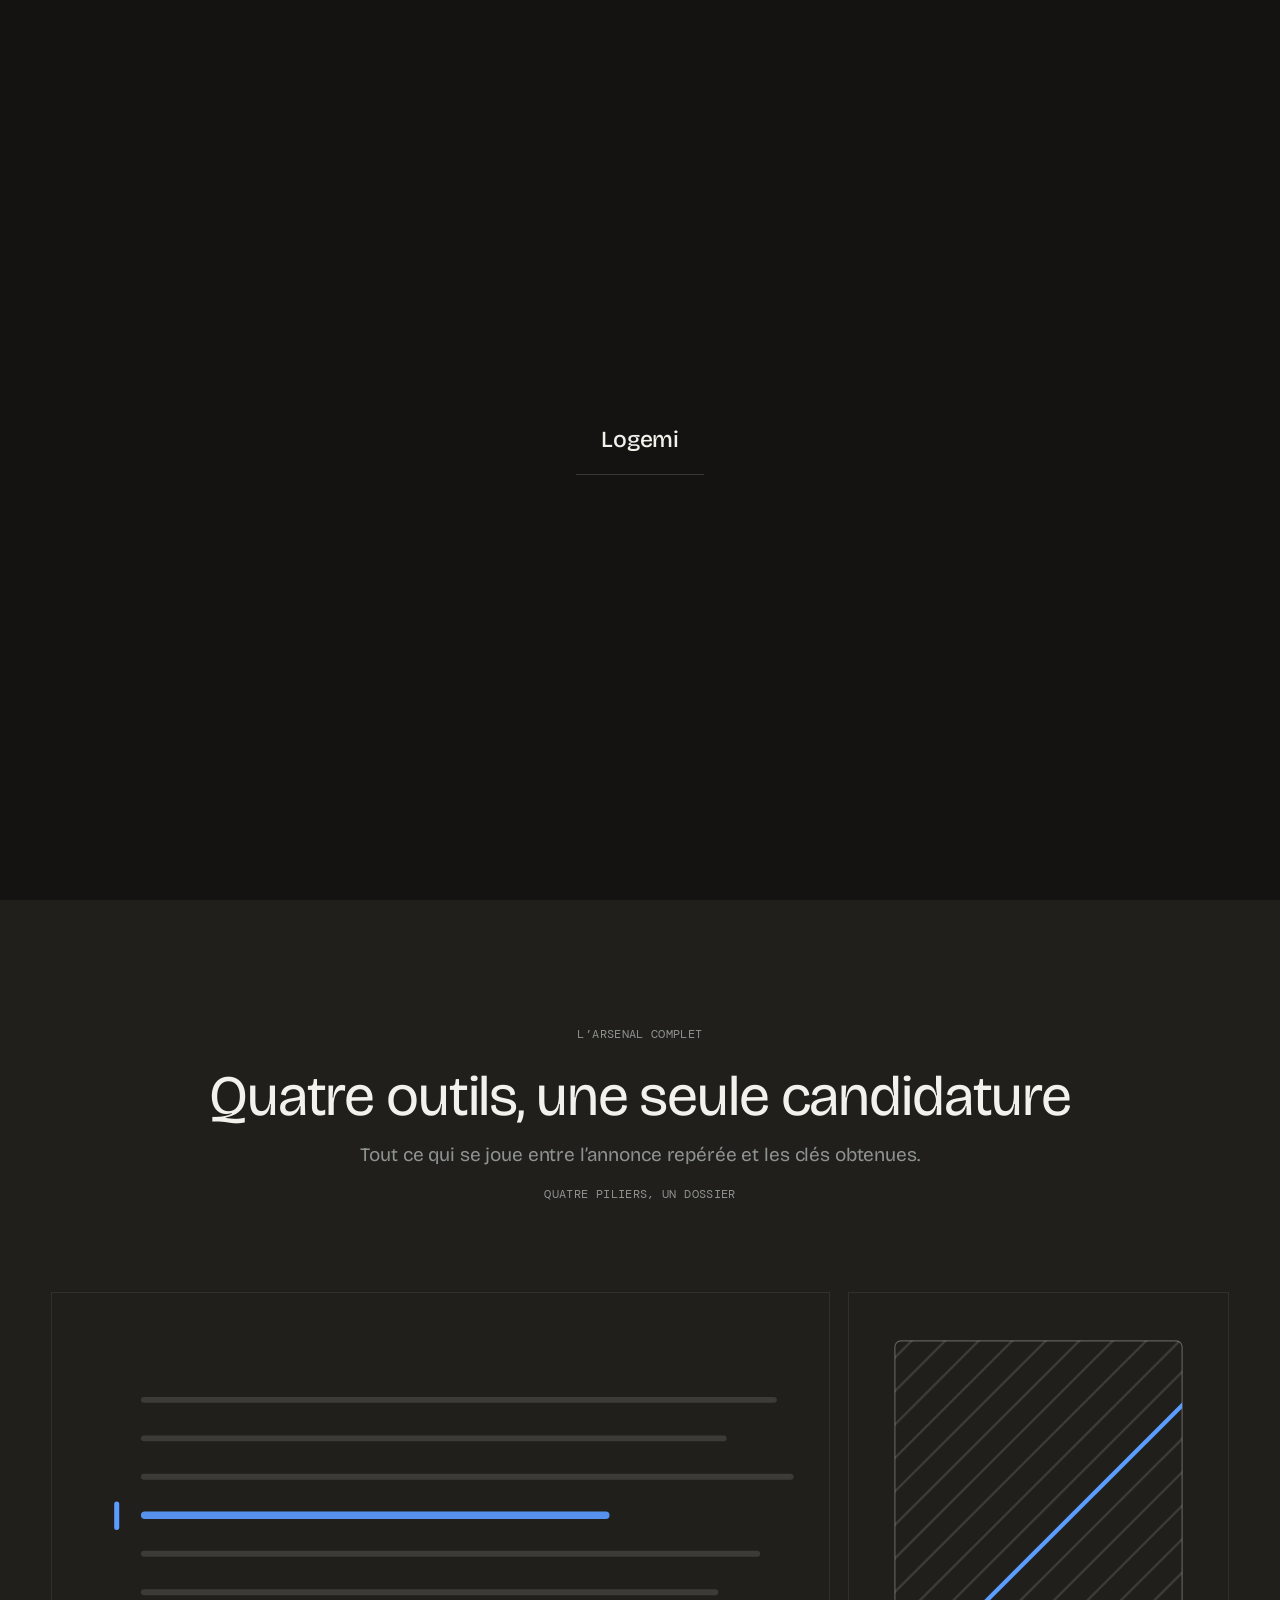
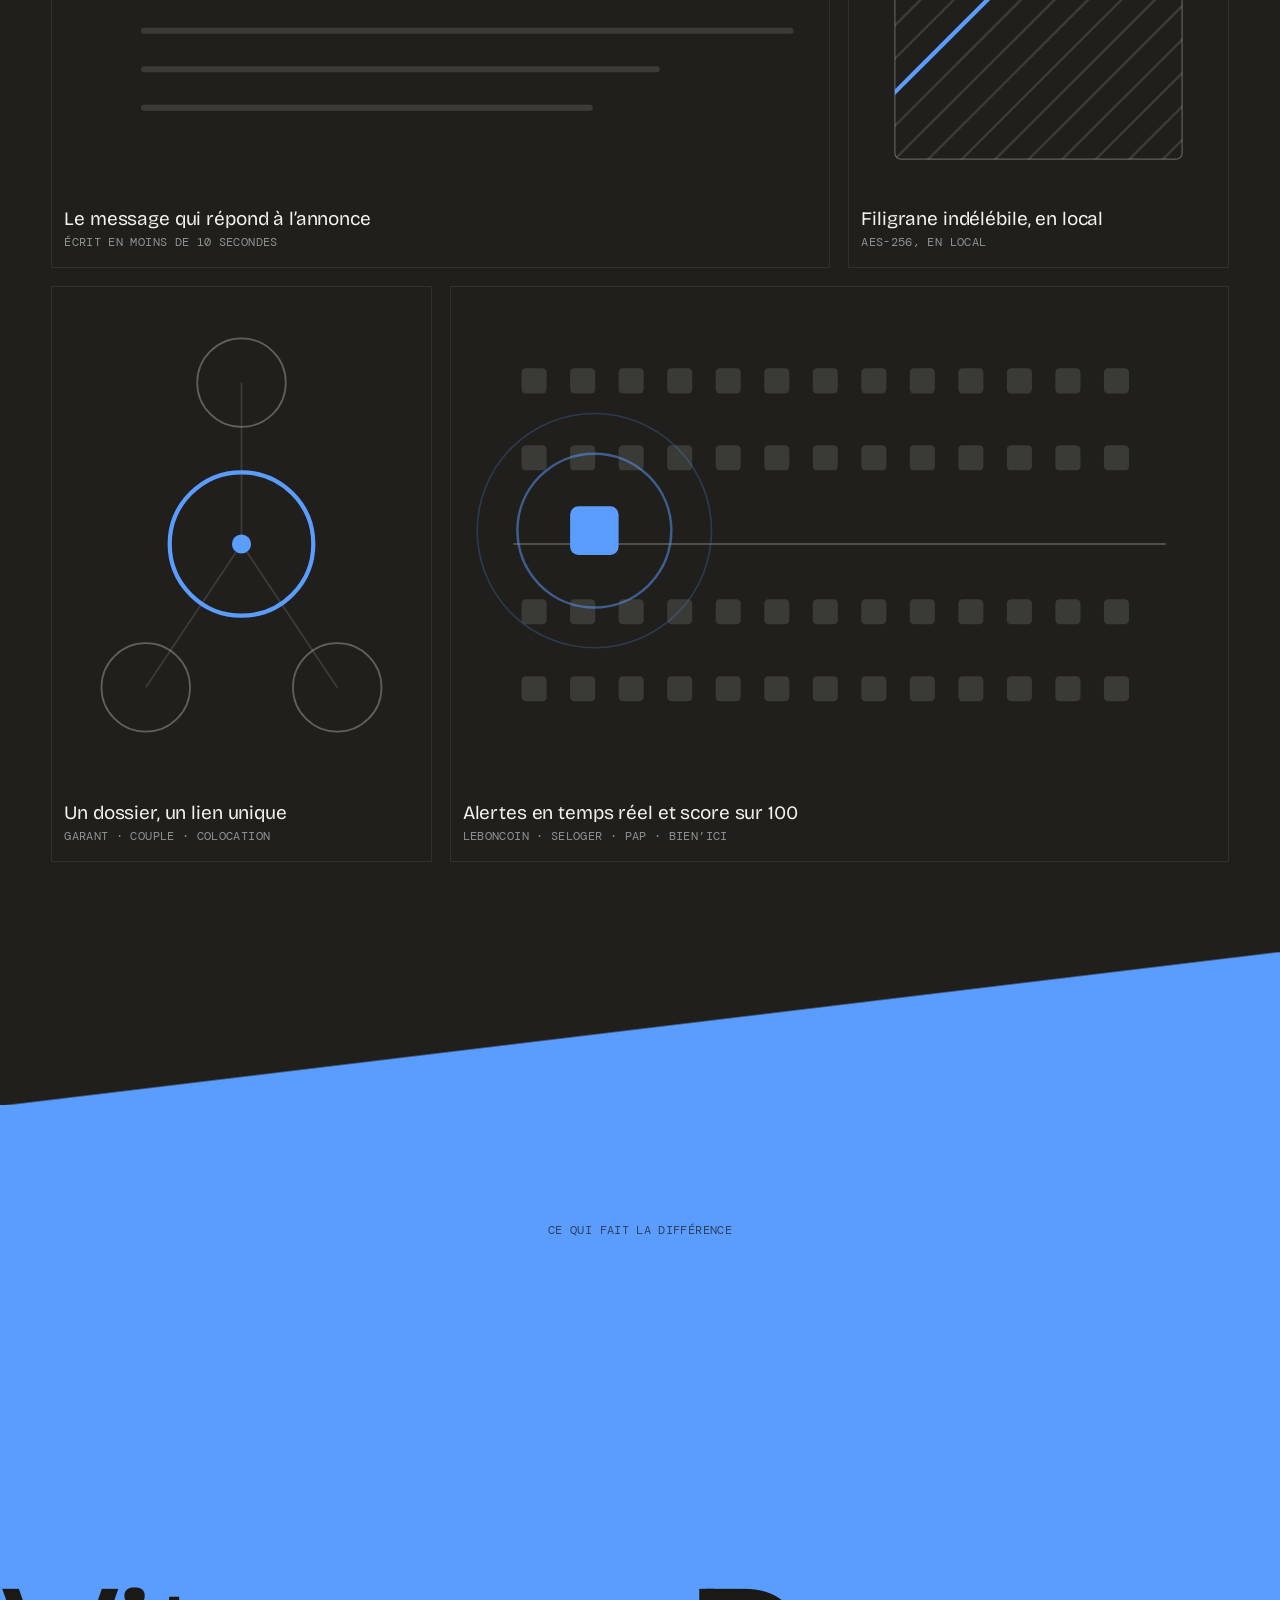
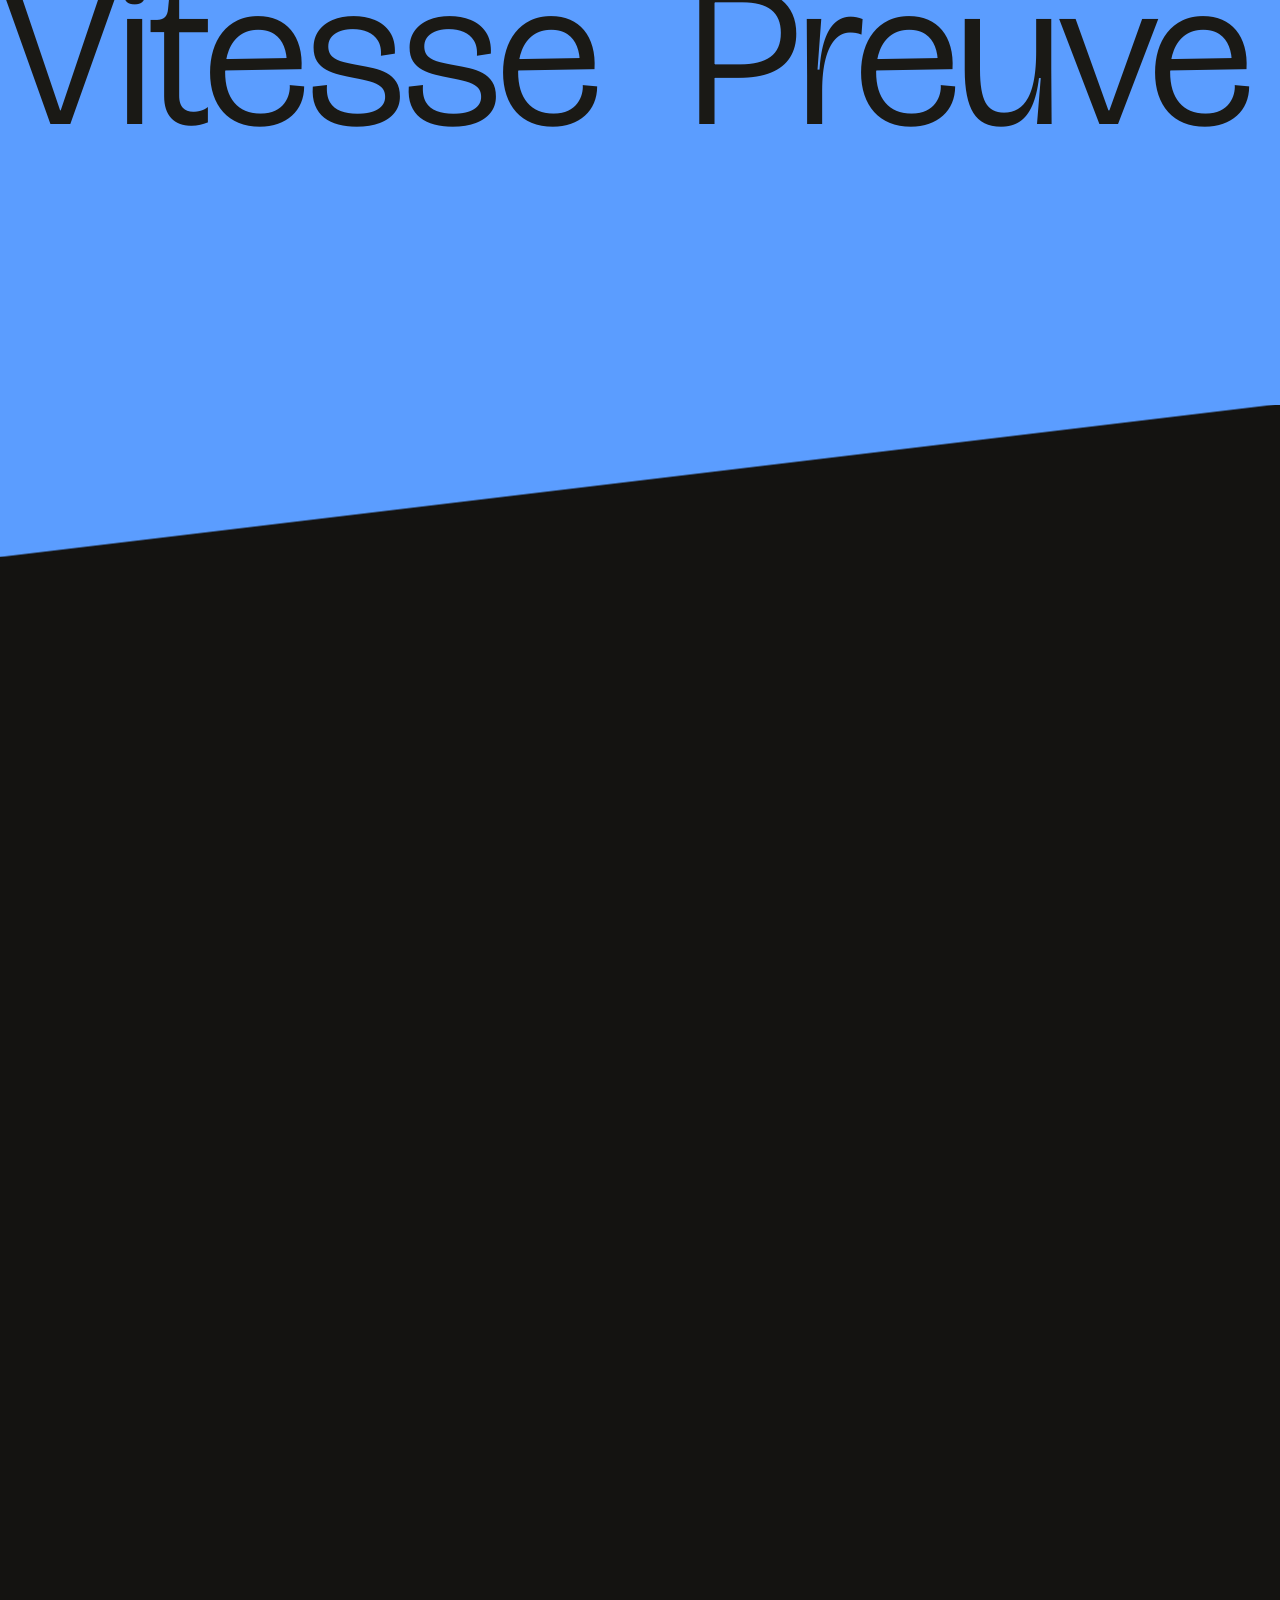
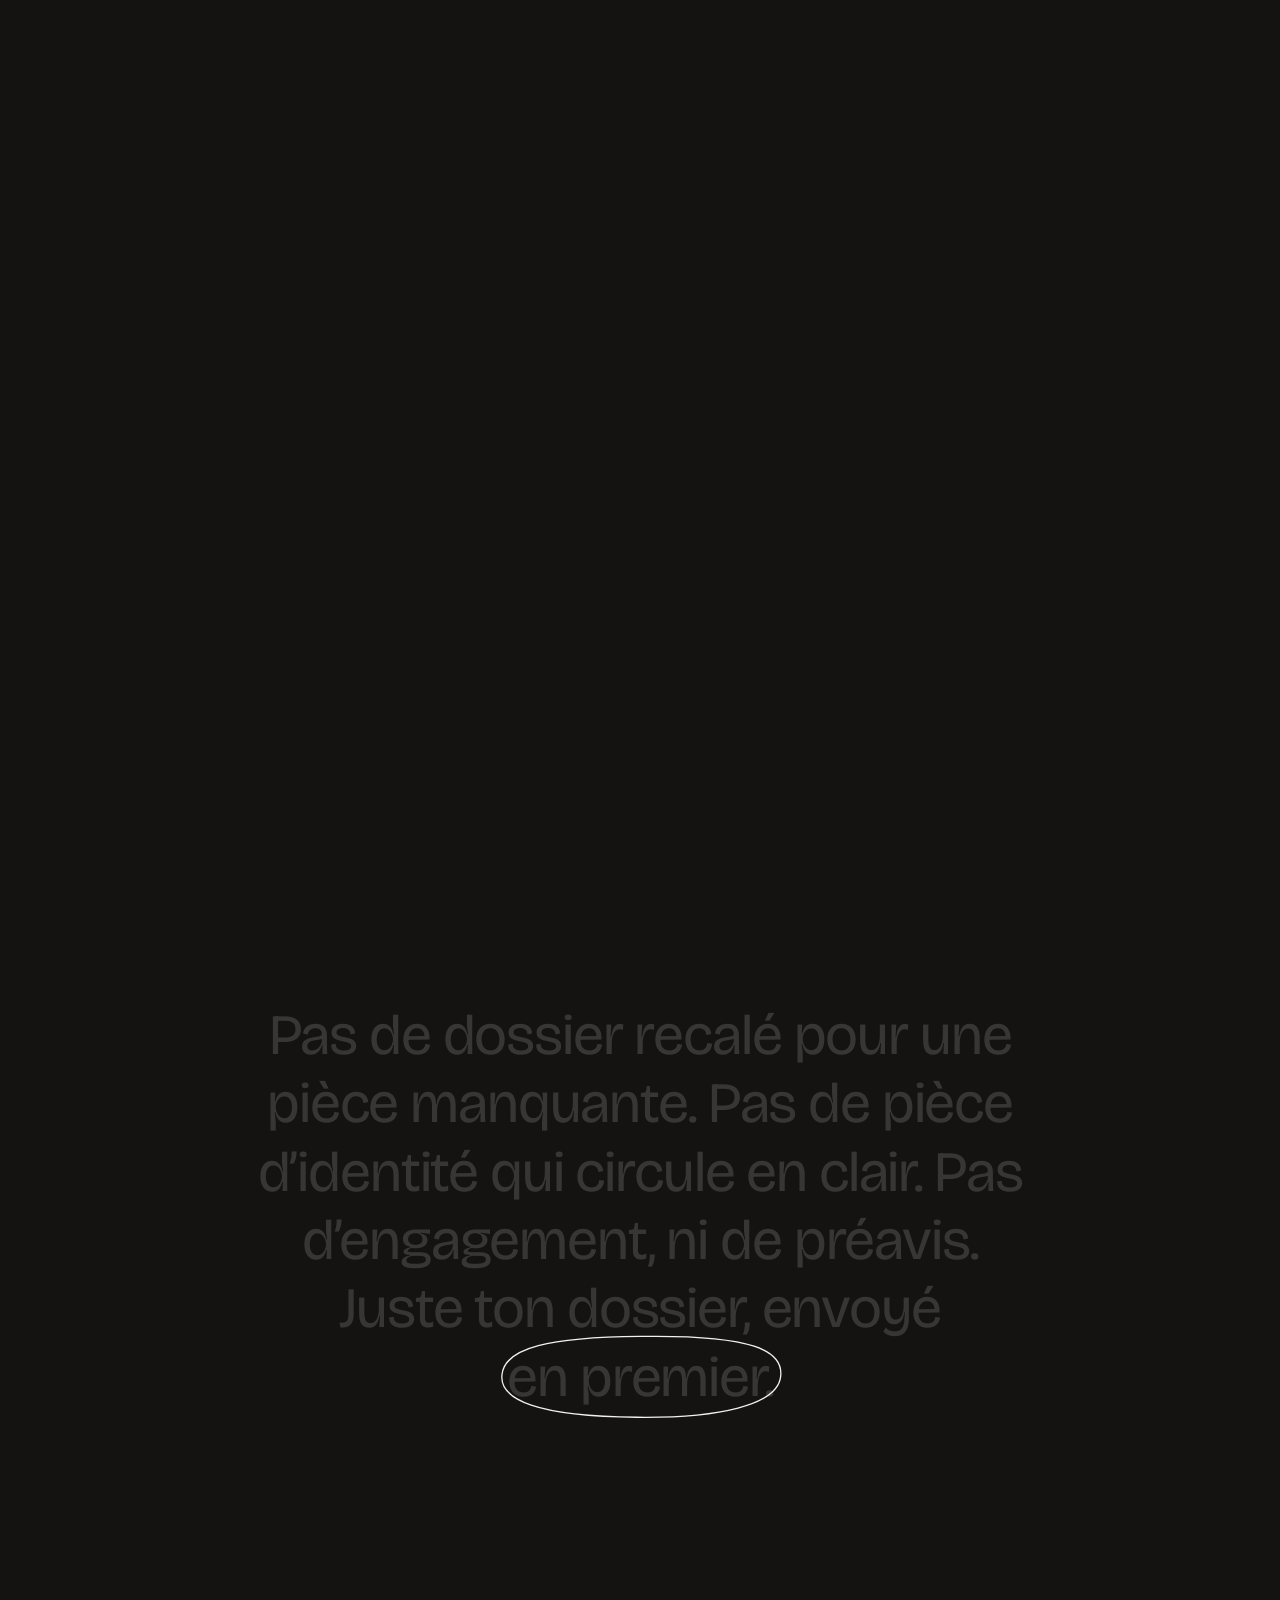
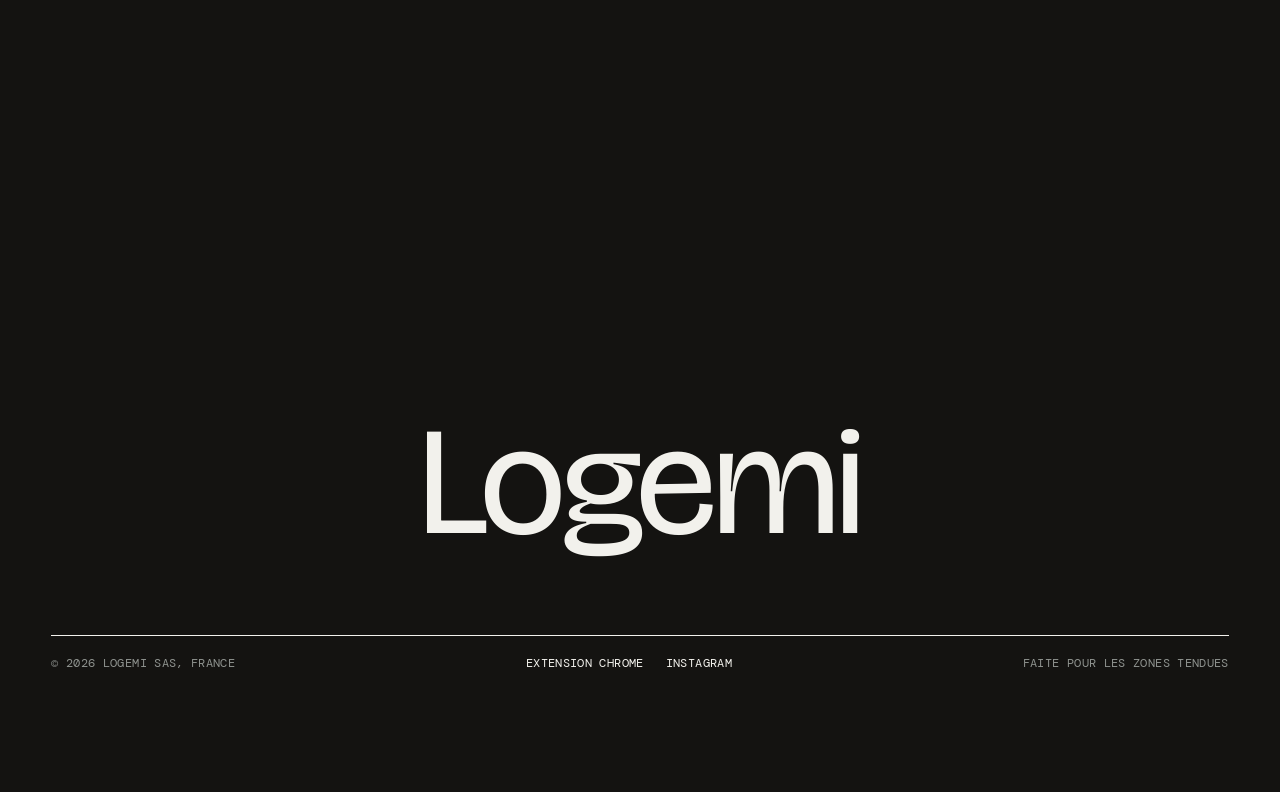
==== commit 45abb35c: "refactor(design): appliquer site-system — geste signature, cibles tactiles, poids Passage du site pa" ====
--- a/index.html
+++ b/index.html
@@ -99,7 +99,7 @@
         <div class="night-line" id="nightLine">
           <span class="hl nw" id="nw1">Un</span>
           <span class="hl nw" id="nw2">projet,</span>
-          <span class="grow" id="grow2"><img src="images/process.jpg" alt="Séjour lumineux d’un appartement, fenêtre ouverte"></span>
+          <span class="grow" id="grow2"><img loading="lazy" decoding="async" src="images/process.jpg" alt="Séjour lumineux d’un appartement, fenêtre ouverte"></span>
           <span class="hl nw" id="nw3">3 étapes.</span>
         </div>
 
@@ -151,26 +151,26 @@
 
         <!-- réserve d'images pour la traînée sous la souris -->
         <div class="trail" id="trail" aria-hidden="true">
-          <img src="images/t-01.jpg"   style="--tw:150px" alt="">
-          <img src="images/t-02.jpg"   style="--tw:190px" alt="">
-          <img src="images/t-03.jpg"  style="--tw:120px" alt="">
-          <img src="images/t-04.jpg"  style="--tw:200px" alt="">
-          <img src="images/t-05.jpg" style="--tw:96px"  alt="">
-          <img src="images/t-06.jpg"  style="--tw:170px" alt="">
-          <img src="images/t-07.jpg"  style="--tw:34px"  alt="">
-          <img src="images/t-08.jpg"  style="--tw:140px" alt="">
-          <img src="images/t-09.jpg"  style="--tw:200px" alt="">
-          <img src="images/t-10.jpg" style="--tw:110px" alt="">
-          <img src="images/t-11.jpg"  style="--tw:28px"  alt="">
-          <img src="images/t-12.jpg"  style="--tw:160px" alt="">
-          <img src="images/t-13.jpg"  style="--tw:130px" alt="">
-          <img src="images/t-14.jpg"  style="--tw:180px" alt="">
-          <img src="images/t-15.jpg"  style="--tw:40px"  alt="">
-          <img src="images/t-16.jpg"  style="--tw:150px" alt="">
-          <img src="images/t-17.jpg"  style="--tw:120px" alt="">
-          <img src="images/t-18.jpg"  style="--tw:200px" alt="">
-          <img src="images/t-19.jpg" style="--tw:100px" alt="">
-          <img src="images/t-20.jpg"  style="--tw:170px" alt="">
+          <img loading="lazy" decoding="async" src="images/t-01.jpg"   style="--tw:150px" alt="">
+          <img loading="lazy" decoding="async" src="images/t-02.jpg"   style="--tw:190px" alt="">
+          <img loading="lazy" decoding="async" src="images/t-03.jpg"  style="--tw:120px" alt="">
+          <img loading="lazy" decoding="async" src="images/t-04.jpg"  style="--tw:200px" alt="">
+          <img loading="lazy" decoding="async" src="images/t-05.jpg" style="--tw:96px"  alt="">
+          <img loading="lazy" decoding="async" src="images/t-06.jpg"  style="--tw:170px" alt="">
+          <img loading="lazy" decoding="async" src="images/t-07.jpg"  style="--tw:34px"  alt="">
+          <img loading="lazy" decoding="async" src="images/t-08.jpg"  style="--tw:140px" alt="">
+          <img loading="lazy" decoding="async" src="images/t-09.jpg"  style="--tw:200px" alt="">
+          <img loading="lazy" decoding="async" src="images/t-10.jpg" style="--tw:110px" alt="">
+          <img loading="lazy" decoding="async" src="images/t-11.jpg"  style="--tw:28px"  alt="">
+          <img loading="lazy" decoding="async" src="images/t-12.jpg"  style="--tw:160px" alt="">
+          <img loading="lazy" decoding="async" src="images/t-13.jpg"  style="--tw:130px" alt="">
+          <img loading="lazy" decoding="async" src="images/t-14.jpg"  style="--tw:180px" alt="">
+          <img loading="lazy" decoding="async" src="images/t-15.jpg"  style="--tw:40px"  alt="">
+          <img loading="lazy" decoding="async" src="images/t-16.jpg"  style="--tw:150px" alt="">
+          <img loading="lazy" decoding="async" src="images/t-17.jpg"  style="--tw:120px" alt="">
+          <img loading="lazy" decoding="async" src="images/t-18.jpg"  style="--tw:200px" alt="">
+          <img loading="lazy" decoding="async" src="images/t-19.jpg" style="--tw:100px" alt="">
+          <img loading="lazy" decoding="async" src="images/t-20.jpg"  style="--tw:170px" alt="">
         </div>
       </div>
     </section>
--- a/styles.css
+++ b/styles.css
@@ -18,13 +18,21 @@
   --lime-ink: #1a1915;            /* texte posé SUR l'accent */
 
   --ink-faint: rgba(var(--ink-rgb), 0.16);
+  /* texte posé SUR une photo sombre : reste blanc dans les deux thèmes */
+  --on-media: #ffffff;
 
   --sans: 'Bricolage Grotesque', ui-sans-serif, system-ui, sans-serif;
   --geo: var(--sans);
   --mono: 'DM Mono', ui-monospace, SFMono-Regular, Menlo, monospace;
 
   --t-heading: clamp(34px, 4.6vw, 57px);
-  --radius: 2px;
+  /* ═══ GÉOMÉTRIE — Loi 5 : deux valeurs, écart maximal, jamais une rampe ═══
+     GESTE SIGNATURE : tout est à angle vif. Le SEUL élément arrondi de tout
+     le site est le bouton d'action — c'est ce qui le désigne comme l'action.
+     INTERDIT : arrondir une carte, une image ou un panneau. Le jour où deux
+     choses sont arrondies, le bouton ne signale plus rien. */
+  --radius: 0;                    /* structure : cartes, images, panneaux */
+  --radius-action: 999px;         /* l'UNIQUE action — rien d'autre */
   --gutter: clamp(20px, 4vw, 64px);
 
   --ease-out: cubic-bezier(0.19, 1, 0.22, 1);
@@ -39,6 +47,8 @@
   --ash: #8f938f;
   --white: #201f1c;
   --ink-faint: rgba(var(--ink-rgb), 0.16);
+  /* texte posé SUR une photo sombre : reste blanc dans les deux thèmes */
+  --on-media: #ffffff;
 }
 
 *, *::before, *::after { margin: 0; padding: 0; box-sizing: border-box; }
@@ -203,7 +213,7 @@
   position: absolute; top: 44%; left: 0;
   width: 100%;
   text-align: center;
-  color: #ffffff;
+  color: var(--on-media);
   font-size: var(--t-heading); letter-spacing: -0.02em;
   white-space: nowrap;
 }
@@ -261,7 +271,10 @@
 .card-img img { width: 100%; transition: transform .9s var(--ease-out); }
 .card:hover .card-img img { transform: scale(1.045); }
 .card figcaption { margin-top: 12px; font-size: 19px; letter-spacing: -0.007em; }
-.card figcaption .mono { display: block; color: var(--ash); margin-top: 3px; }
+.card figcaption .mono { display: block; color: var(--ash); margin-top: 3px;
+  /* à 320px « AES-256, EN LOCAL » était coupé : le libellé doit pouvoir
+     revenir à la ligne plutôt que déborder de sa tuile. */
+  white-space: normal; overflow-wrap: anywhere; }
 
 /* carte vedette : voyage du centre du titre vers sa case */
 #featuredCard { will-change: transform; position: relative; z-index: 3; }
@@ -565,8 +578,8 @@
 .dock-cta {
   background: var(--lime);
   color: var(--lime-ink);
-  padding: 10px 14px;
-  border-radius: var(--radius);
+  padding: 10px 18px;
+  border-radius: var(--radius-action);   /* le seul arrondi du site */
   transition: filter .3s;
 }
 .dock-cta:hover { filter: brightness(0.96); }
@@ -676,7 +689,16 @@
   /* une seule ancre tient à côté du CTA sur un écran étroit */
   .dock-nav { display: flex; margin-right: 0; margin-left: auto; }
   .dock-nav .dock-link:first-child { display: none; }
-  .dock-cta { padding: 9px 12px; font-size: 11px; white-space: nowrap; }
+  /* WCAG 2.5.8 : 44px de haut minimum pour une cible tactile. Le remplissage
+     vertical fait la hauteur — ne pas le réduire pour gagner de la place. */
+  .dock-cta {
+    padding: 13px 18px; font-size: 12px; white-space: nowrap;
+    min-height: 44px; display: inline-flex; align-items: center;
+  }
+  .dock-link {
+    padding: 13px 10px; min-height: 44px;
+    display: inline-flex; align-items: center;
+  }
   .loader-rule { width: 96px; }
 
       body.is-scrolled 
@@ -686,7 +708,8 @@
      (leur `top` vient de --y en style inline, on surcharge `top`). */
   .hero-title { font-size: clamp(26px, 7vw, 40px); }
   .hero-kicker {
-    font-size: 10px; line-height: 1.5; margin-bottom: 18px;
+    /* 10px est sous le plancher de lisibilité sur un écran tactile. */
+    font-size: 12px; line-height: 1.5; margin-bottom: 18px;
     white-space: normal; padding: 0 var(--gutter);
   }
   /* échelle bornée : sans plancher ni plafond, un 3:2 tombe à 70 px de
@@ -853,6 +876,12 @@
 
   .dock-nav { display: none; }   /* sous 480 px, wordmark + CTA seulement */
 
+  /* WCAG 2.5.8 — toute cible tactile fait 44px de haut. Les liens du pied de
+     page et les CTA en ligne étaient à 16-35px : infranchissables au pouce. */
+  .footer-mail, .mono a, .steps-cta a, .dock-wordmark {
+    min-height: 44px; display: inline-flex; align-items: center;
+  }
+
   /* À 320-480 px le titre du hero occupe presque toute la largeur : deux
      visuels du nuage viennent mordre dessus. On les écarte de sa bande. */
   .floaters .fl:nth-child(1) { top: 12%; }
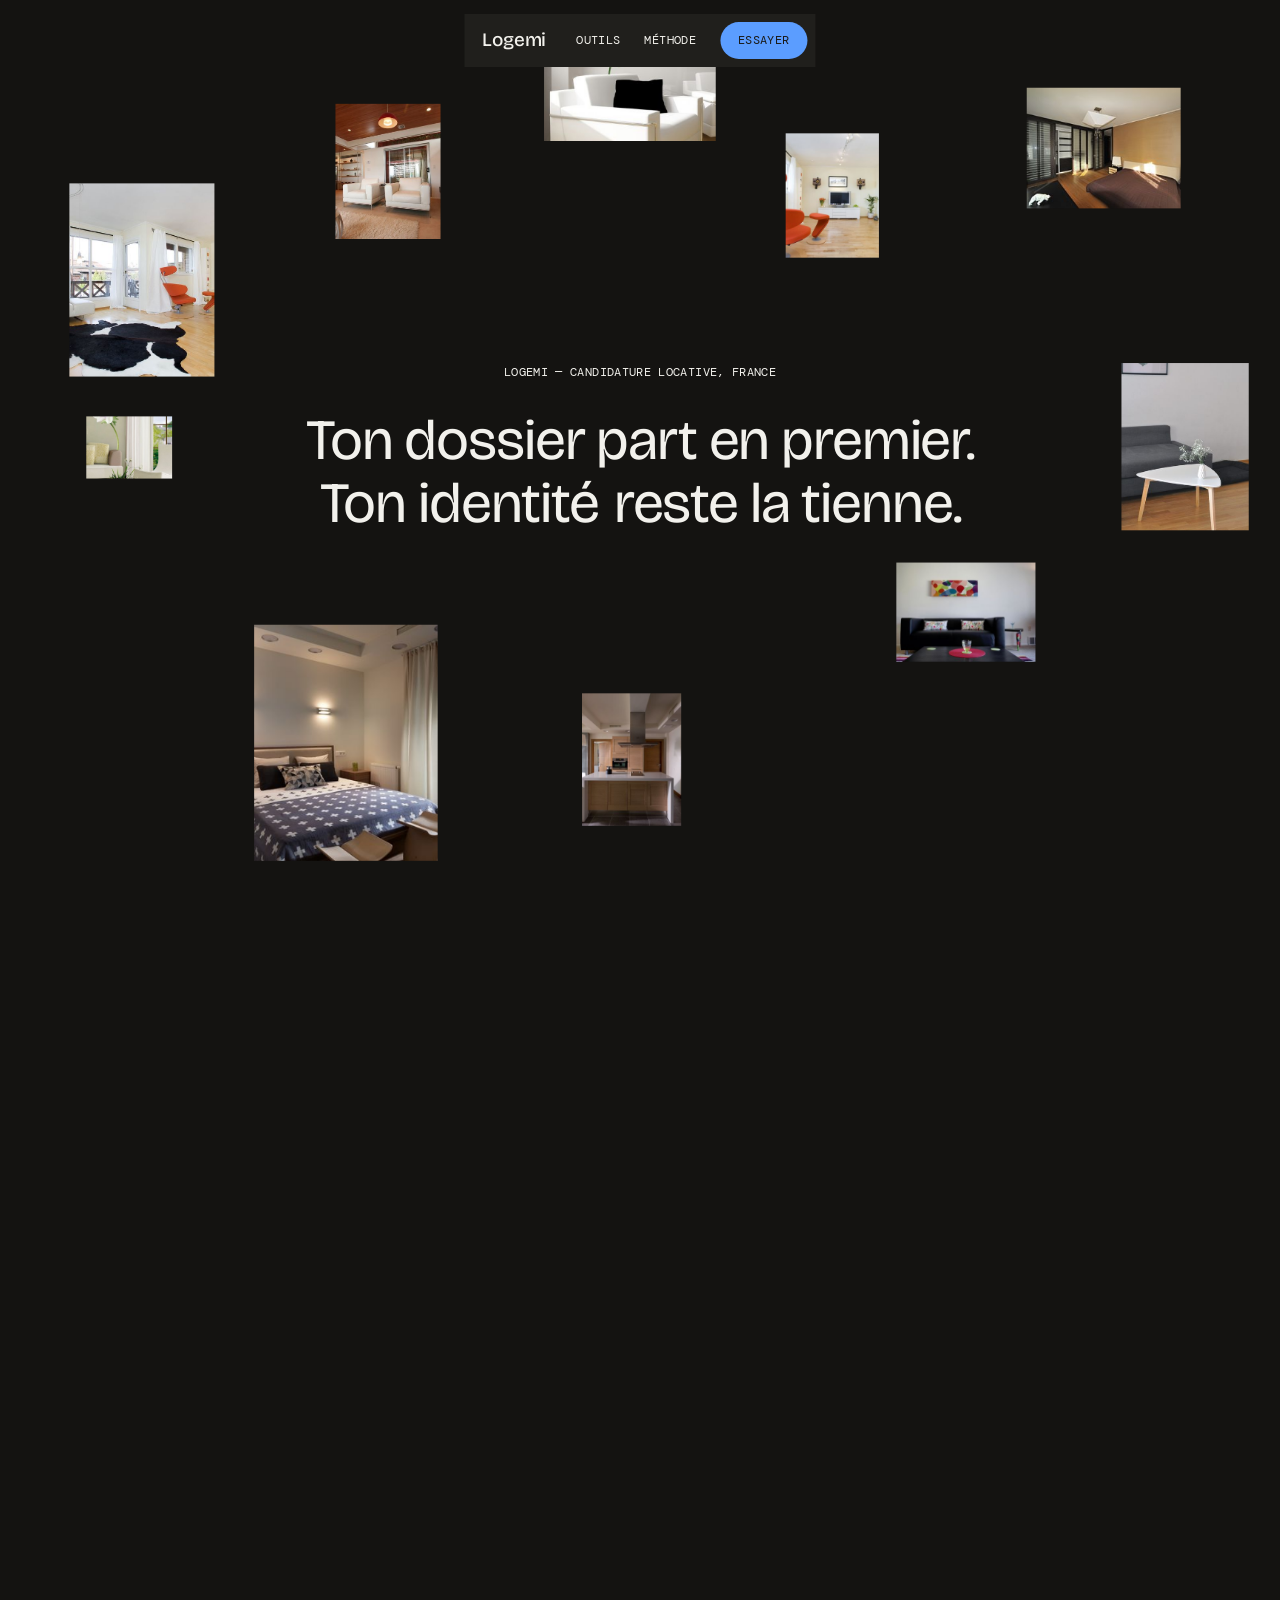
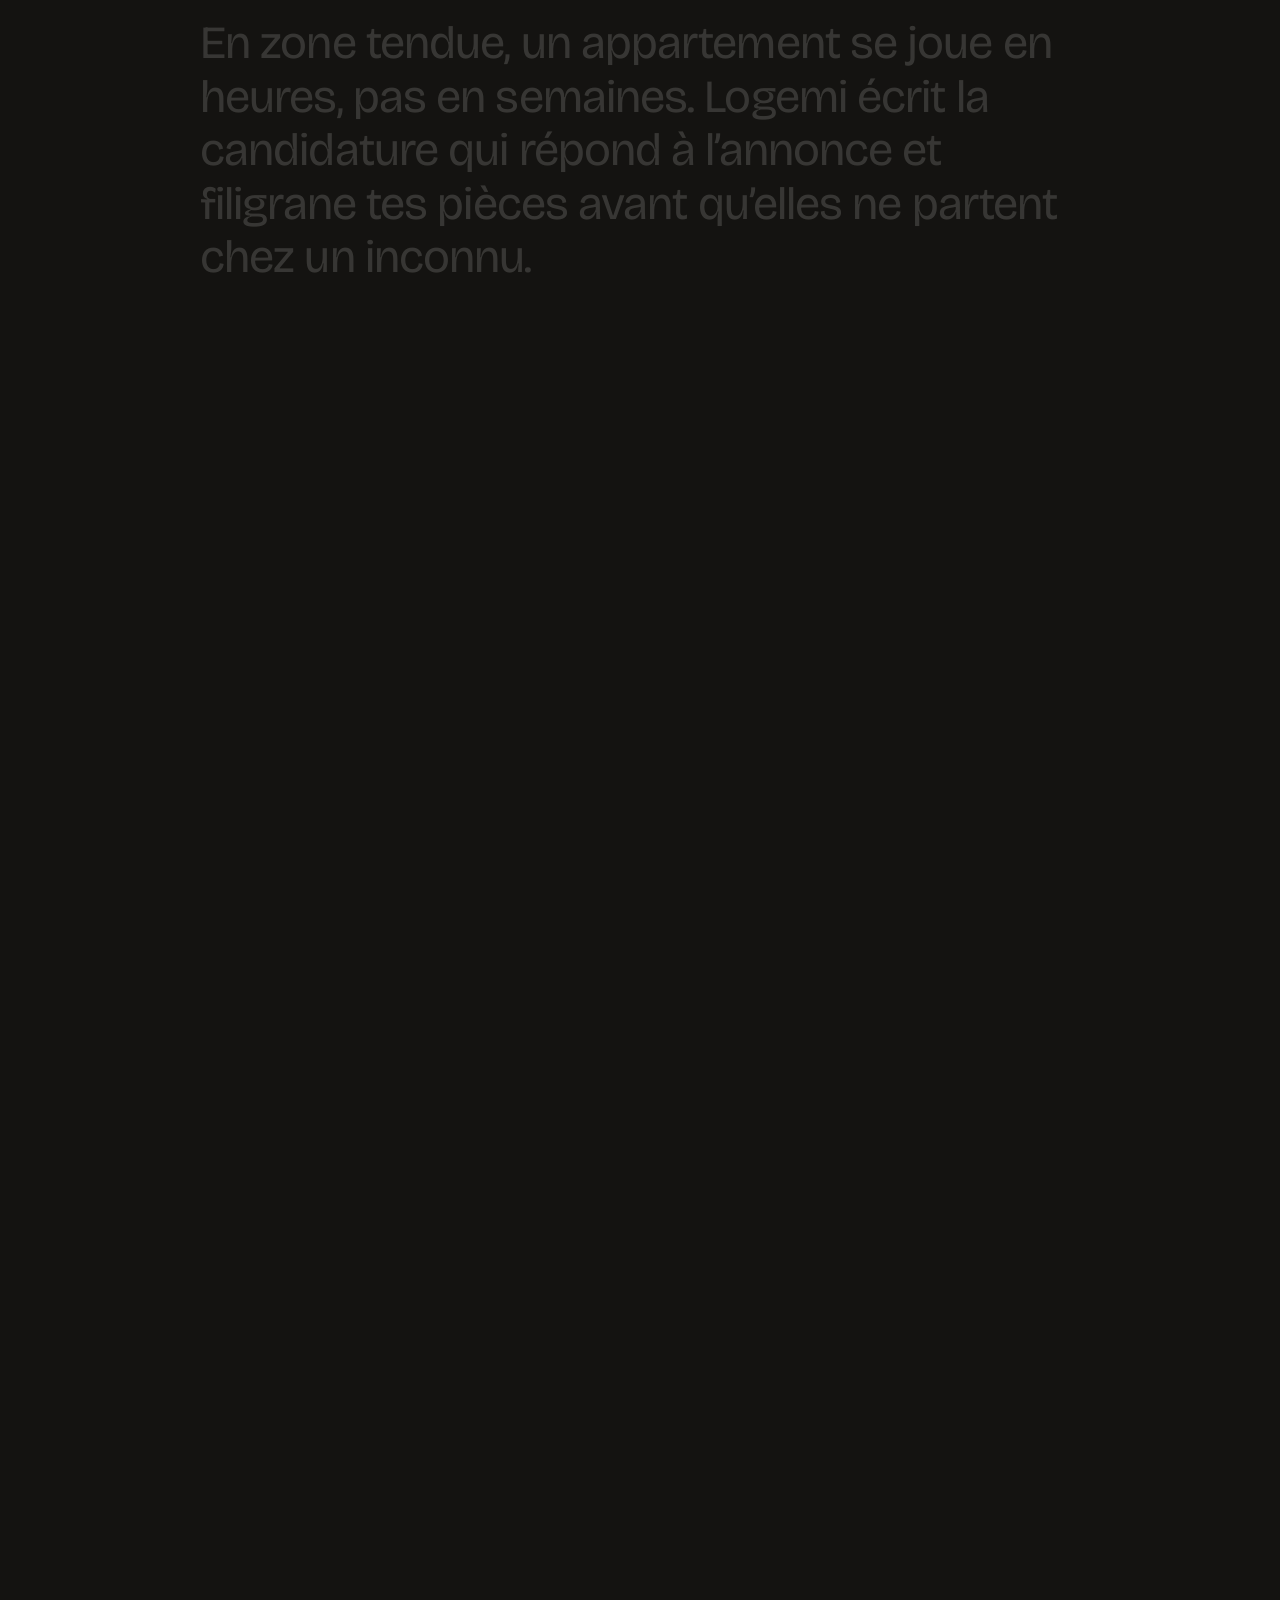
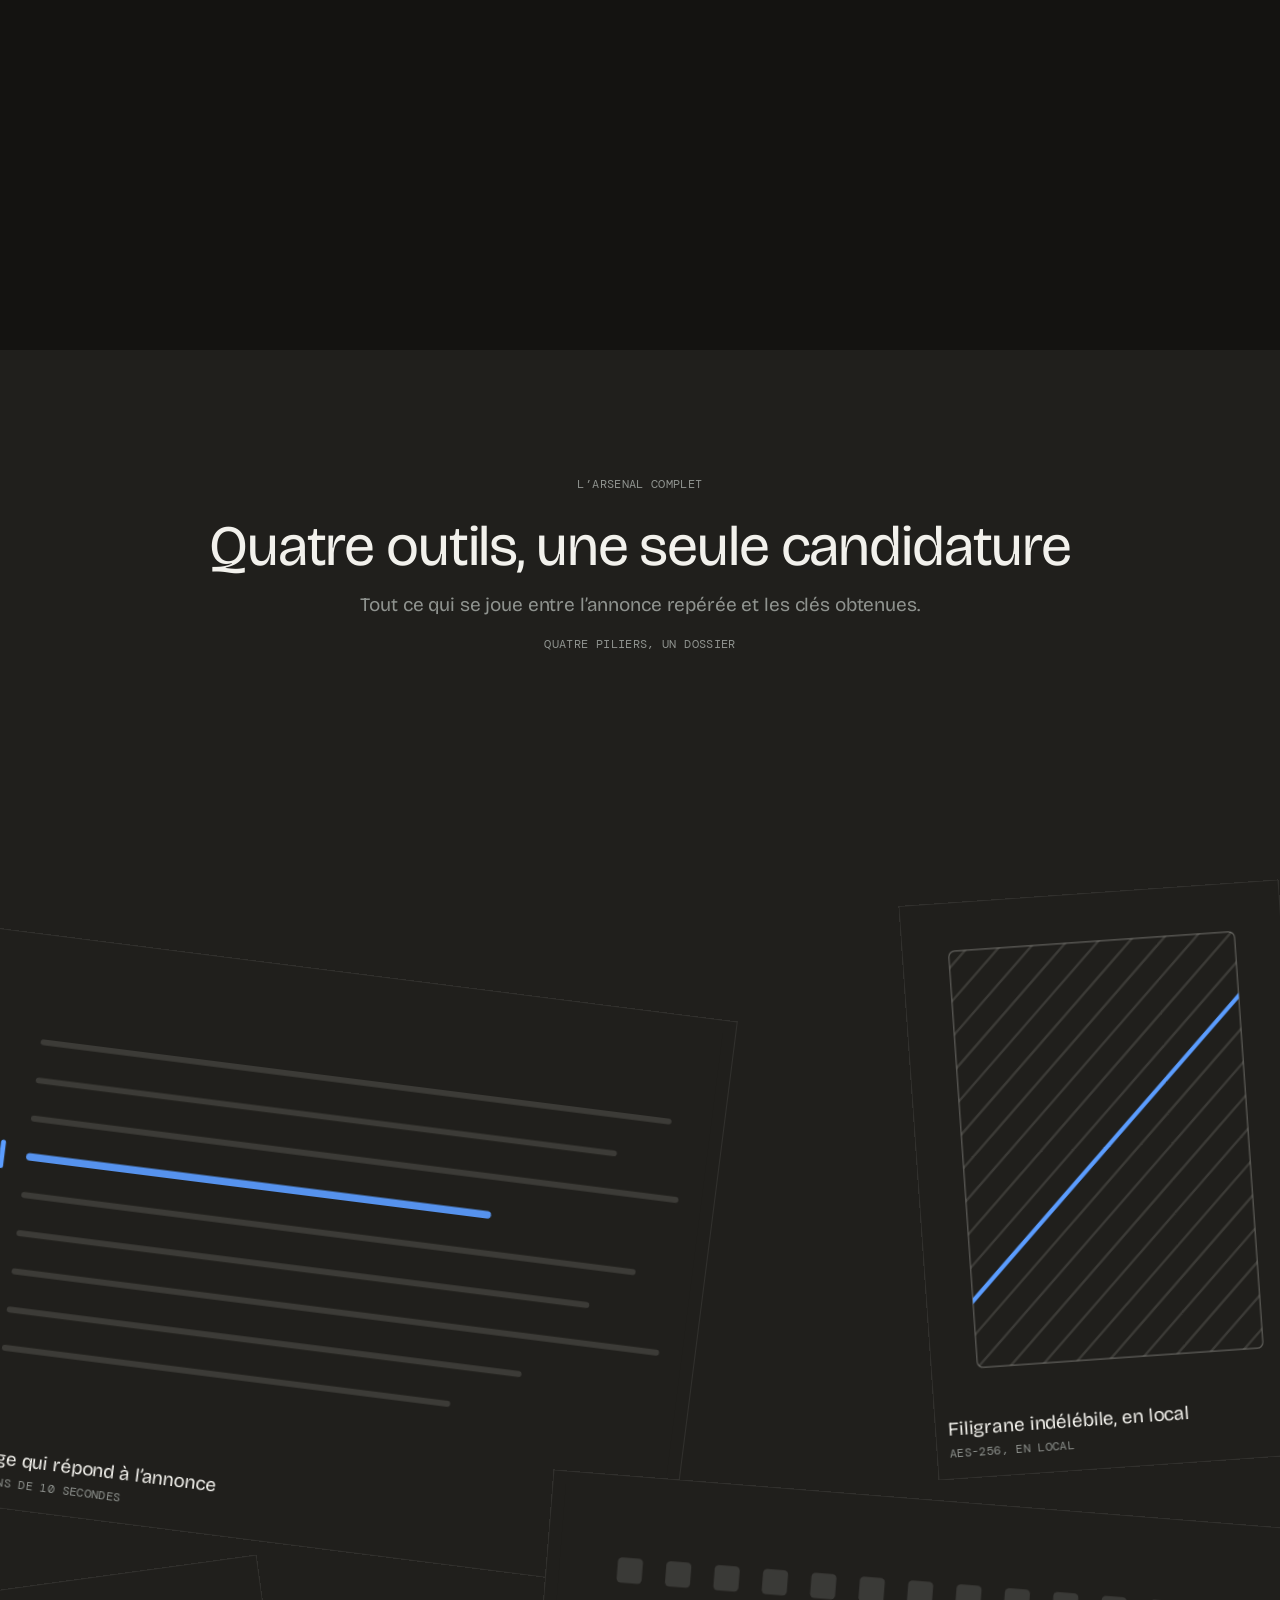
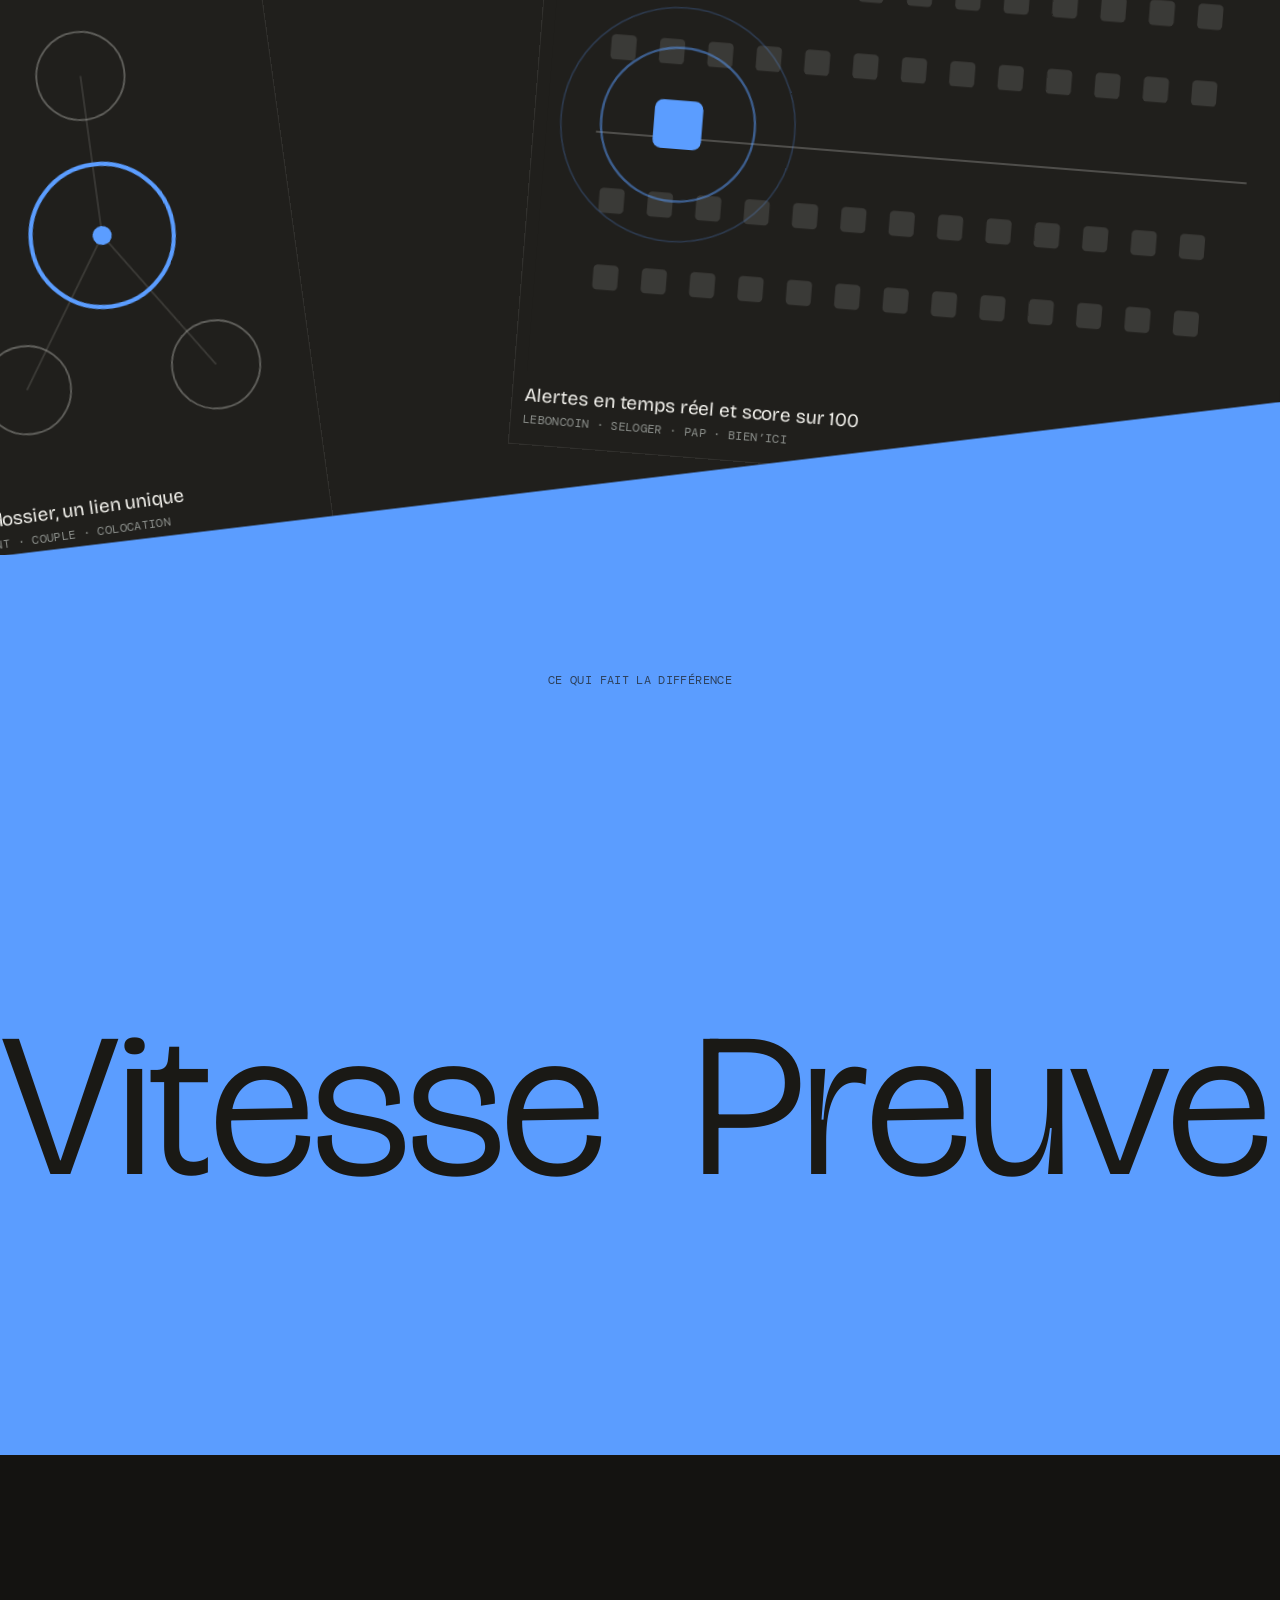
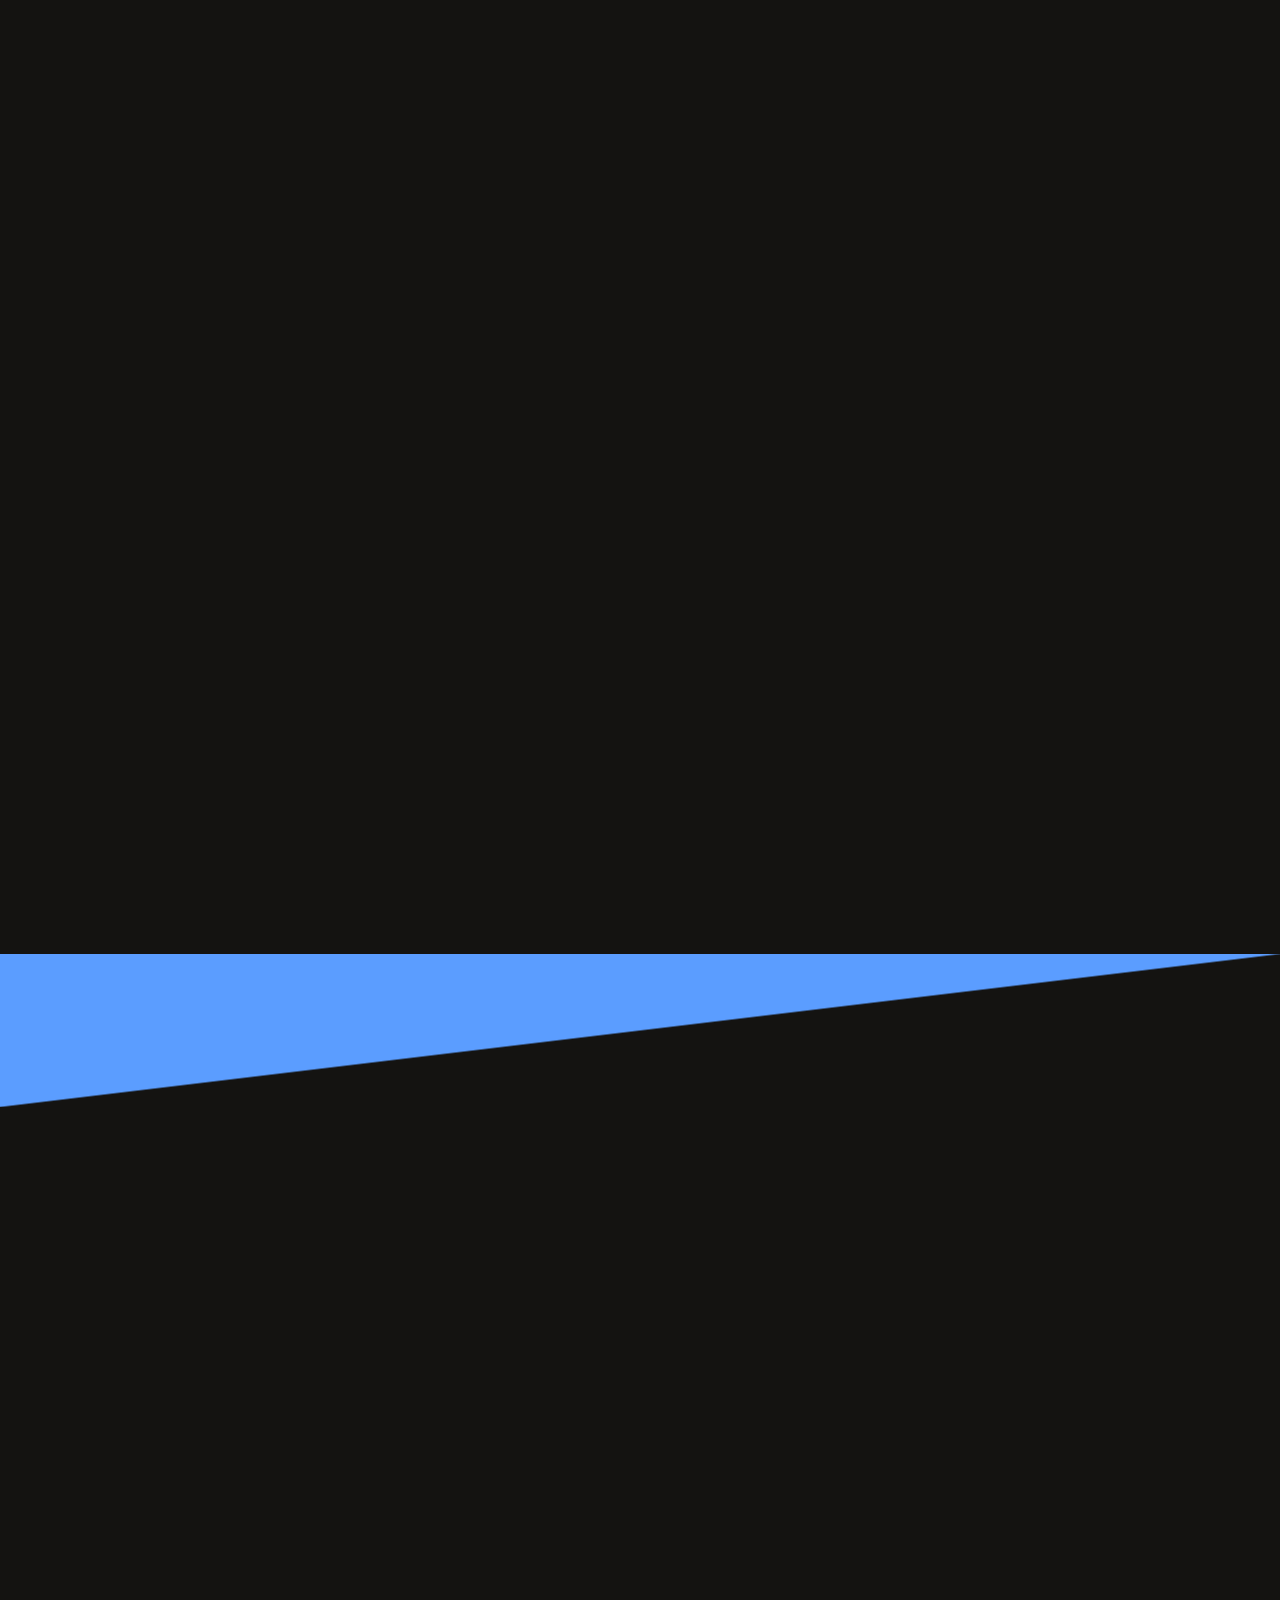
==== commit ac89c564: "fix: liens morts, métas de partage, attribution CC-BY, CLS au premier chargement Passe de mise en li" ====
--- a/index.html
+++ b/index.html
@@ -3,11 +3,30 @@
 <head>
   <meta charset="UTF-8">
   <meta name="viewport" content="width=device-width, initial-scale=1.0">
-  <title>Template Site Immersif</title>
-  <meta name="description" content="Site généré depuis le template Site Immersif.">
+  <title>Logemi — Le copilote de candidature locative</title>
+  <meta name="description" content="Filigrane tes justificatifs dans ton navigateur et génère le message qui répond à l’annonce en moins de 10 secondes. Plus de visites, zéro usurpation.">
+
+  <!-- Aperçu au partage. content.js repose le titre au runtime, mais un robot
+       de prévisualisation (WhatsApp, LinkedIn, Slack) ne lit QUE le HTML
+       statique : sans ces balises, le lien partagé affiche le nom du template. -->
+  <meta property="og:type" content="website">
+  <meta property="og:title" content="Logemi — Le copilote de candidature locative">
+  <meta property="og:description" content="Filigrane tes justificatifs dans ton navigateur et génère le message qui répond à l’annonce en moins de 10 secondes. Plus de visites, zéro usurpation.">
+  <meta property="og:image" content="images/hero.jpg">
+  <meta property="og:locale" content="fr_FR">
+  <meta name="twitter:card" content="summary_large_image">
+  <meta name="twitter:title" content="Logemi — Le copilote de candidature locative">
+  <meta name="twitter:description" content="Filigrane tes justificatifs dans ton navigateur et génère le message qui répond à l’annonce en moins de 10 secondes. Plus de visites, zéro usurpation.">
+  <meta name="twitter:image" content="images/hero.jpg">
+  <meta name="theme-color" content="#0f0f0e">
   <link rel="preconnect" href="https://fonts.googleapis.com">
   <link rel="preconnect" href="https://fonts.gstatic.com" crossorigin>
-  <link href="https://fonts.googleapis.com/css2?family=Bricolage+Grotesque:opsz,wght@12..96,300;12..96,400;12..96,500&family=DM+Mono:wght@400;500&display=swap" rel="stylesheet">
+  <link href="https://fonts.googleapis.com/css2?family=Bricolage+Grotesque:opsz,wght@12..96,300;12..96,400;12..96,500&family=DM+Mono:wght@400;500&display=optional" rel="stylesheet">
+  <!-- `optional` et non `swap` : avec swap, le texte s'affiche en police de
+       secours puis SAUTE quand la vraie police arrive. Sur un titre de 57px le
+       décalage est massif — CLS mesuré à 1.425 au premier chargement, 0.006
+       ensuite. `optional` ne permute jamais : pas de saut, au prix d'un
+       premier visiteur occasionnel qui voit la police de secours. -->
   <link rel="stylesheet" href="styles.css">
 </head>
 <body>
@@ -28,16 +47,16 @@
       <div class="pin">
 
         <div class="floaters" aria-hidden="true">
-          <figure class="fl" style="--x:-4%;  --y:13%; --w:196px" data-d="0.55"><img src="images/f-01.jpg" alt=""></figure>
-          <figure class="fl" style="--x:21%;   --y:3%; --w:142px" data-d="0.90"><img src="images/f-02.jpg" alt=""></figure>
-          <figure class="fl" style="--x:40%;  --y:-8%; --w:232px" data-d="0.40"><img src="images/f-03.jpg" alt=""></figure>
-          <figure class="fl" style="--x:63%;  --y:7%; --w:126px" data-d="0.75"><img src="images/f-04.jpg" alt=""></figure>
-          <figure class="fl" style="--x:85%;  --y:1%; --w:208px" data-d="1.00"><img src="images/f-05.jpg" alt=""></figure>
-          <figure class="fl" style="--x:-2%;  --y:45%; --w:116px" data-d="0.50"><img src="images/f-06.jpg" alt=""></figure>
-          <figure class="fl" style="--x:94%;  --y:37%; --w:172px" data-d="0.70"><img src="images/f-07.jpg" alt=""></figure>
-          <figure class="fl" style="--x:13%;  --y:71%; --w:248px" data-d="0.35"><img src="images/f-08.jpg" alt=""></figure>
-          <figure class="fl" style="--x:44%;  --y:81%; --w:134px" data-d="0.85"><img src="images/f-09.jpg" alt=""></figure>
-          <figure class="fl" style="--x:73%;  --y:64%; --w:188px" data-d="0.60"><img src="images/f-10.jpg" alt=""></figure>
+          <figure class="fl" style="--x:-4%;  --y:13%; --w:196px" data-d="0.55"><img src="images/f-01.jpg" width="360" height="480" alt=""></figure>
+          <figure class="fl" style="--x:21%;   --y:3%; --w:142px" data-d="0.90"><img src="images/f-02.jpg" width="280" height="360" alt=""></figure>
+          <figure class="fl" style="--x:40%;  --y:-8%; --w:232px" data-d="0.40"><img src="images/f-03.jpg" width="340" height="240" alt=""></figure>
+          <figure class="fl" style="--x:63%;  --y:7%; --w:126px" data-d="0.75"><img src="images/f-04.jpg" width="300" height="400" alt=""></figure>
+          <figure class="fl" style="--x:85%;  --y:1%; --w:208px" data-d="1.00"><img src="images/f-05.jpg" width="280" height="220" alt=""></figure>
+          <figure class="fl" style="--x:-2%;  --y:45%; --w:116px" data-d="0.50"><img src="images/f-06.jpg" width="360" height="260" alt=""></figure>
+          <figure class="fl" style="--x:94%;  --y:37%; --w:172px" data-d="0.70"><img src="images/f-07.jpg" width="320" height="420" alt=""></figure>
+          <figure class="fl" style="--x:13%;  --y:71%; --w:248px" data-d="0.35"><img src="images/f-08.jpg" width="280" height="360" alt=""></figure>
+          <figure class="fl" style="--x:44%;  --y:81%; --w:134px" data-d="0.85"><img src="images/f-09.jpg" width="300" height="400" alt=""></figure>
+          <figure class="fl" style="--x:73%;  --y:64%; --w:188px" data-d="0.60"><img src="images/f-10.jpg" width="380" height="270" alt=""></figure>
         </div>
 
         <div class="hero-copy">
@@ -46,7 +65,7 @@
             <span class="hero-line1" id="heroLine1">Des photographies honnêtes,</span>
             <span class="hero-line2" id="heroLine2">
               <span class="hl">pour des gens</span>
-              <span class="grow" id="grow1"><img src="images/hero.jpg" alt="Clés posées sur le plan d’un appartement, lumière du matin"></span>
+              <span class="grow" id="grow1"><img src="images/hero.jpg" width="1800" height="1200" alt="Clés posées sur le plan d’un appartement, lumière du matin"></span>
               <span class="hl">vrais.</span>
             </span>
           </h1>
@@ -99,7 +118,7 @@
         <div class="night-line" id="nightLine">
           <span class="hl nw" id="nw1">Un</span>
           <span class="hl nw" id="nw2">projet,</span>
-          <span class="grow" id="grow2"><img loading="lazy" decoding="async" src="images/process.jpg" alt="Séjour lumineux d’un appartement, fenêtre ouverte"></span>
+          <span class="grow" id="grow2"><img loading="lazy" decoding="async" src="images/process.jpg" width="1800" height="1200" alt="Séjour lumineux d’un appartement, fenêtre ouverte"></span>
           <span class="hl nw" id="nw3">3 étapes.</span>
         </div>
 
@@ -151,26 +170,26 @@
 
         <!-- réserve d'images pour la traînée sous la souris -->
         <div class="trail" id="trail" aria-hidden="true">
-          <img loading="lazy" decoding="async" src="images/t-01.jpg"   style="--tw:150px" alt="">
-          <img loading="lazy" decoding="async" src="images/t-02.jpg"   style="--tw:190px" alt="">
-          <img loading="lazy" decoding="async" src="images/t-03.jpg"  style="--tw:120px" alt="">
-          <img loading="lazy" decoding="async" src="images/t-04.jpg"  style="--tw:200px" alt="">
-          <img loading="lazy" decoding="async" src="images/t-05.jpg" style="--tw:96px"  alt="">
-          <img loading="lazy" decoding="async" src="images/t-06.jpg"  style="--tw:170px" alt="">
-          <img loading="lazy" decoding="async" src="images/t-07.jpg"  style="--tw:34px"  alt="">
-          <img loading="lazy" decoding="async" src="images/t-08.jpg"  style="--tw:140px" alt="">
-          <img loading="lazy" decoding="async" src="images/t-09.jpg"  style="--tw:200px" alt="">
-          <img loading="lazy" decoding="async" src="images/t-10.jpg" style="--tw:110px" alt="">
-          <img loading="lazy" decoding="async" src="images/t-11.jpg"  style="--tw:28px"  alt="">
-          <img loading="lazy" decoding="async" src="images/t-12.jpg"  style="--tw:160px" alt="">
-          <img loading="lazy" decoding="async" src="images/t-13.jpg"  style="--tw:130px" alt="">
-          <img loading="lazy" decoding="async" src="images/t-14.jpg"  style="--tw:180px" alt="">
-          <img loading="lazy" decoding="async" src="images/t-15.jpg"  style="--tw:40px"  alt="">
-          <img loading="lazy" decoding="async" src="images/t-16.jpg"  style="--tw:150px" alt="">
-          <img loading="lazy" decoding="async" src="images/t-17.jpg"  style="--tw:120px" alt="">
-          <img loading="lazy" decoding="async" src="images/t-18.jpg"  style="--tw:200px" alt="">
-          <img loading="lazy" decoding="async" src="images/t-19.jpg" style="--tw:100px" alt="">
-          <img loading="lazy" decoding="async" src="images/t-20.jpg"  style="--tw:170px" alt="">
+          <img loading="lazy" decoding="async" src="images/t-01.jpg" width="220" height="280"   style="--tw:150px" alt="">
+          <img loading="lazy" decoding="async" src="images/t-02.jpg" width="240" height="300"   style="--tw:190px" alt="">
+          <img loading="lazy" decoding="async" src="images/t-03.jpg" width="200" height="260"  style="--tw:120px" alt="">
+          <img loading="lazy" decoding="async" src="images/t-04.jpg" width="230" height="280"  style="--tw:200px" alt="">
+          <img loading="lazy" decoding="async" src="images/t-05.jpg" width="280" height="340" style="--tw:96px"  alt="">
+          <img loading="lazy" decoding="async" src="images/t-06.jpg" width="220" height="270"  style="--tw:170px" alt="">
+          <img loading="lazy" decoding="async" src="images/t-07.jpg" width="210" height="260"  style="--tw:34px"  alt="">
+          <img loading="lazy" decoding="async" src="images/t-08.jpg" width="230" height="290"  style="--tw:140px" alt="">
+          <img loading="lazy" decoding="async" src="images/t-09.jpg" width="230" height="300"  style="--tw:200px" alt="">
+          <img loading="lazy" decoding="async" src="images/t-10.jpg" width="240" height="200" style="--tw:110px" alt="">
+          <img loading="lazy" decoding="async" src="images/t-11.jpg" width="230" height="180"  style="--tw:28px"  alt="">
+          <img loading="lazy" decoding="async" src="images/t-12.jpg" width="240" height="300"  style="--tw:160px" alt="">
+          <img loading="lazy" decoding="async" src="images/t-13.jpg" width="280" height="340"  style="--tw:130px" alt="">
+          <img loading="lazy" decoding="async" src="images/t-14.jpg" width="230" height="280"  style="--tw:180px" alt="">
+          <img loading="lazy" decoding="async" src="images/t-15.jpg" width="220" height="270"  style="--tw:40px"  alt="">
+          <img loading="lazy" decoding="async" src="images/t-16.jpg" width="240" height="290"  style="--tw:150px" alt="">
+          <img loading="lazy" decoding="async" src="images/t-17.jpg" width="240" height="180"  style="--tw:120px" alt="">
+          <img loading="lazy" decoding="async" src="images/t-18.jpg" width="240" height="310"  style="--tw:200px" alt="">
+          <img loading="lazy" decoding="async" src="images/t-19.jpg" width="230" height="290" style="--tw:100px" alt="">
+          <img loading="lazy" decoding="async" src="images/t-20.jpg" width="240" height="290"  style="--tw:170px" alt="">
         </div>
       </div>
     </section>
--- a/styles.css
+++ b/styles.css
@@ -64,7 +64,10 @@
   overflow-x: hidden;
   -webkit-font-smoothing: antialiased;
 }
-img { display: block; max-width: 100%; border-radius: var(--radius); }
+img { display: block; max-width: 100%; height: auto; border-radius: var(--radius); }
+/* width/height sont posés sur chaque <img> : le navigateur en déduit le ratio
+   et RÉSERVE la place avant que l'image arrive. Sans ça, une image différée
+   fait sauter la mise en page à son chargement (CLS mesuré à 1.425). */
 ul { list-style: none; }
 a { color: inherit; text-decoration: none; }
 h1, h2, h3 { font-weight: 400; }
